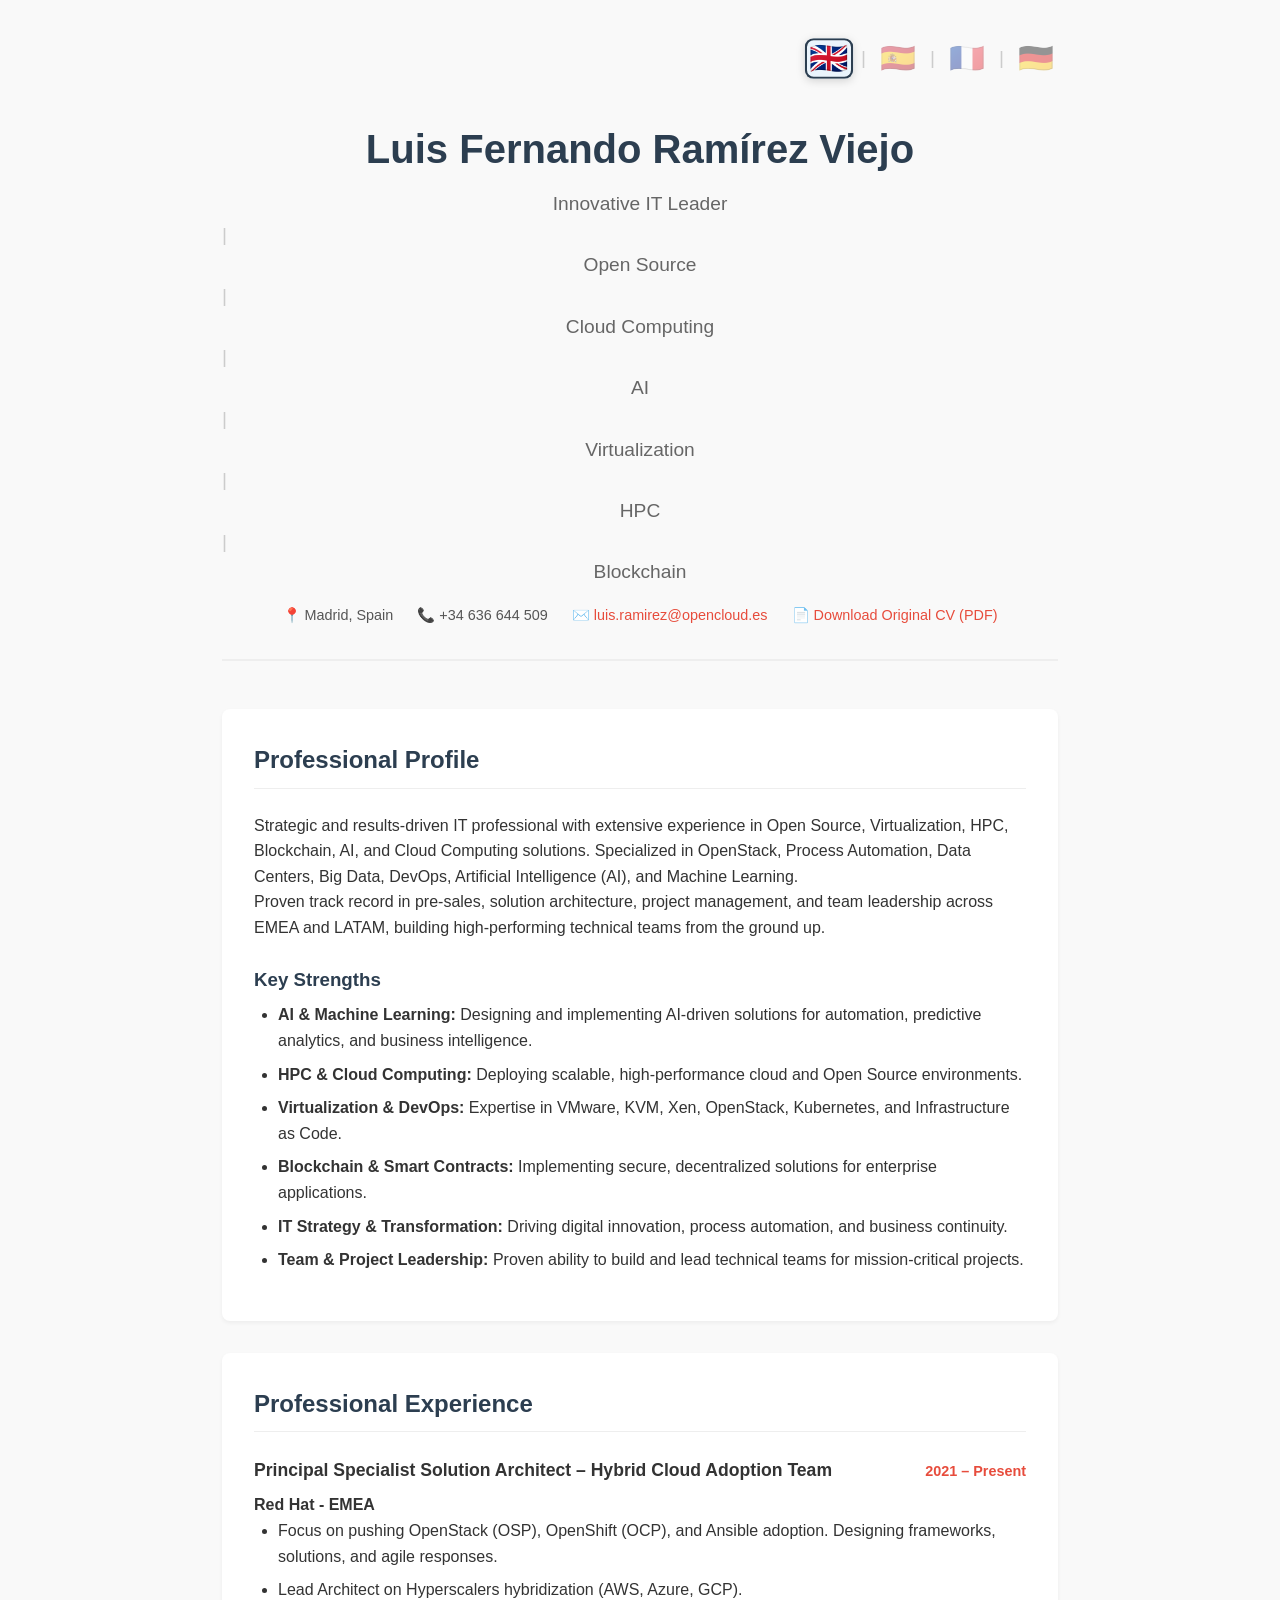
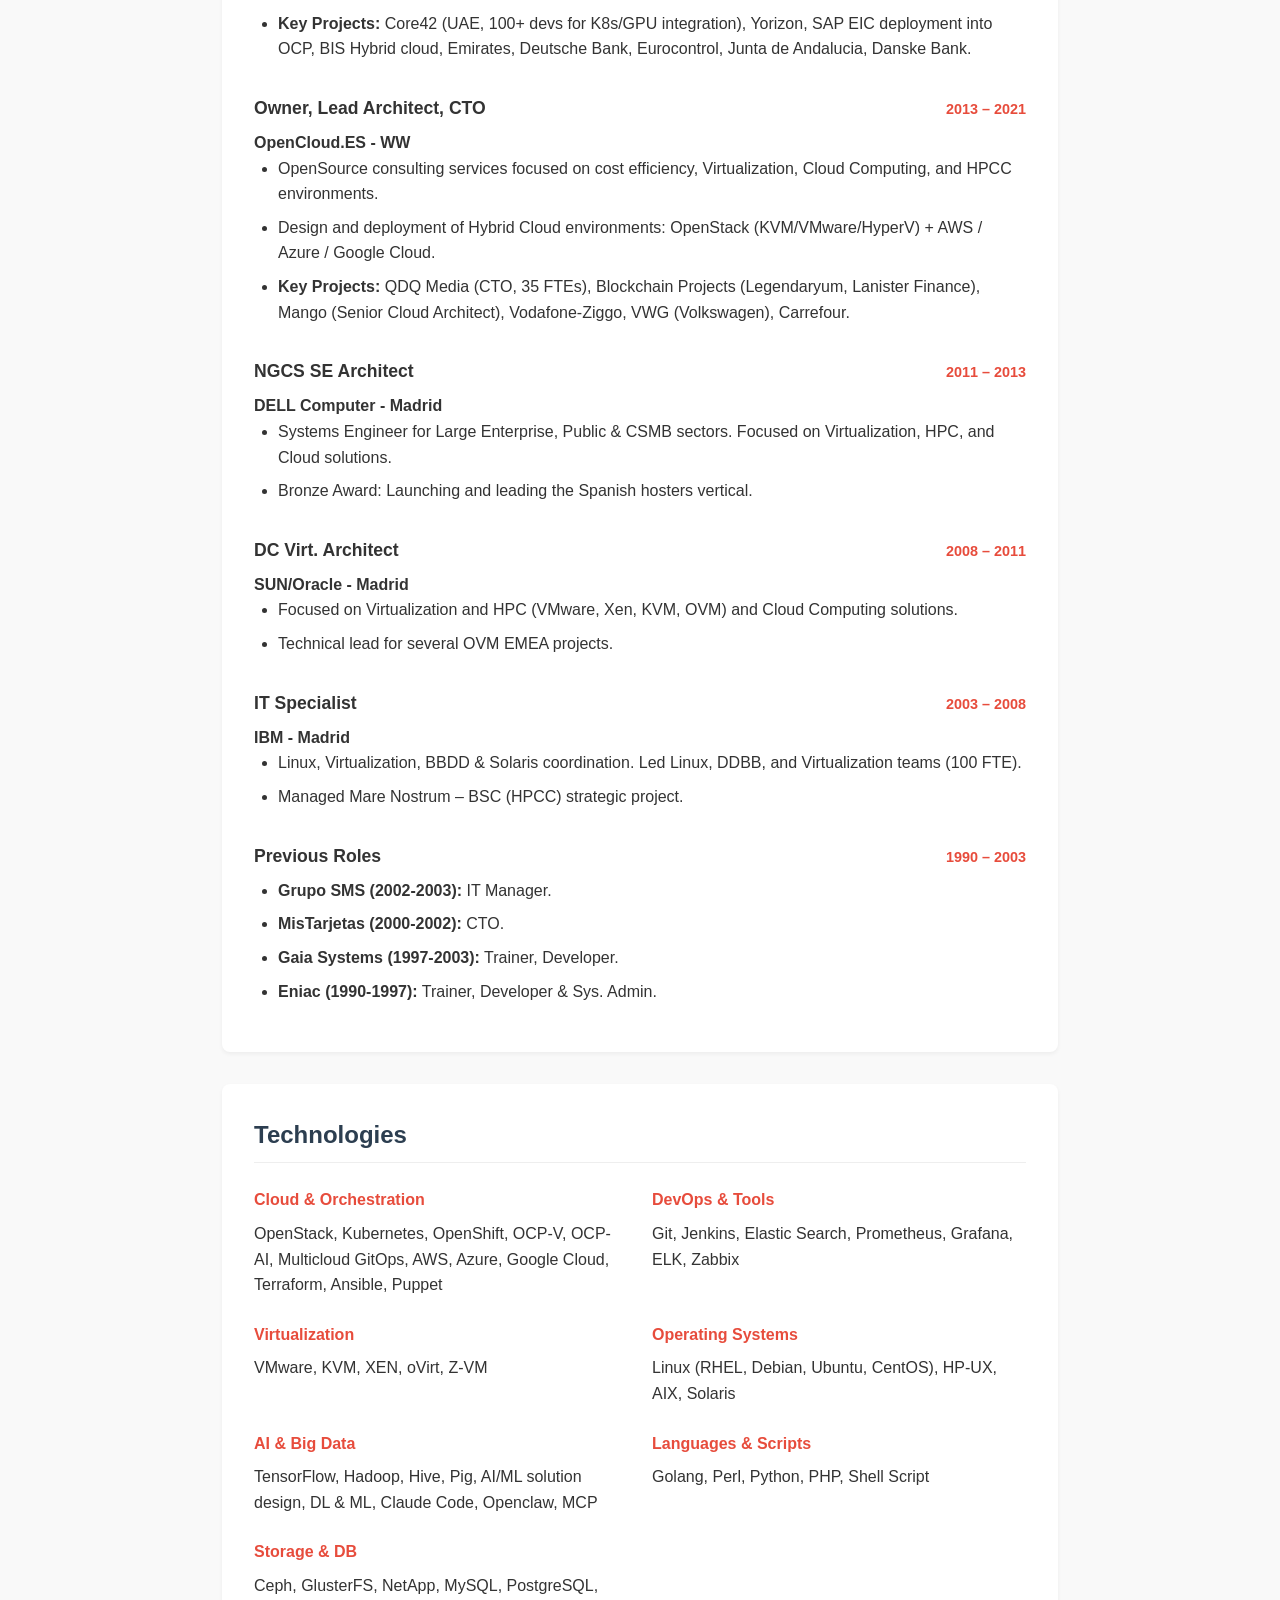
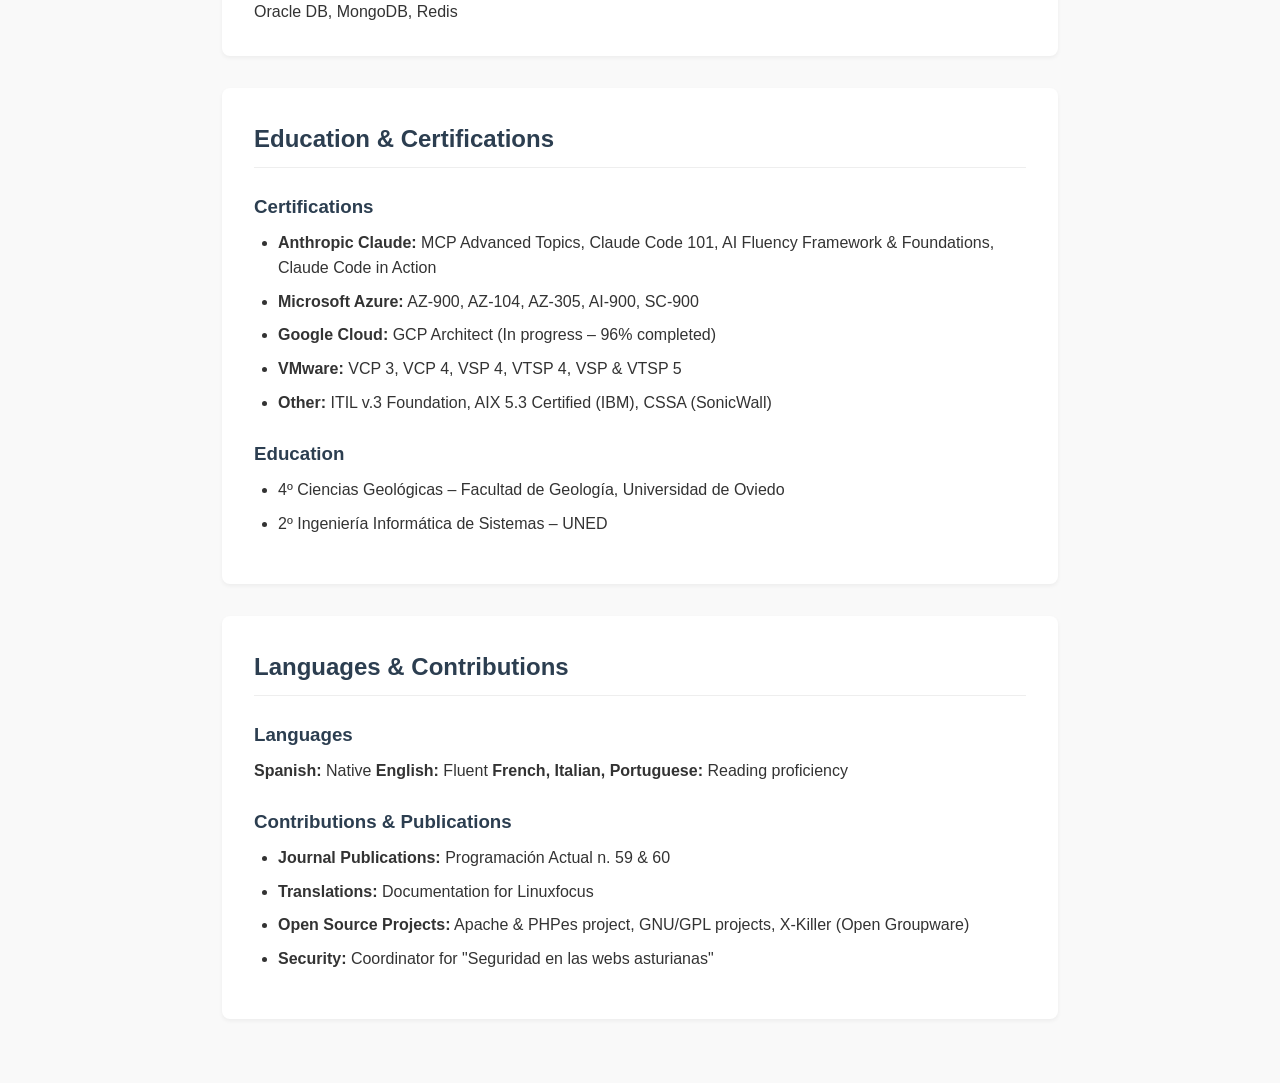
==== index.html @ 39f96dd0 "Initial commit of CV website" ====
<!DOCTYPE html>
<html lang="en">
<head>
    <meta charset="UTF-8">
    <meta name="viewport" content="width=device-width, initial-scale=1.0">
    <title>Luis Fernando Ramírez Viejo - CV</title>
    <link rel="stylesheet" href="style.css">
</head>
<body>
    <div class="container">
        <header>
            <div class="top-bar">
            <div class="lang-flags">
                <a href="index.html" class="active">🇬🇧</a>
                <span class="flag-separator">|</span>
                <a href="index-es.html" class="">🇪🇸</a>
                <span class="flag-separator">|</span>
                <a href="index-fr.html" class="">🇫🇷</a>
                <span class="flag-separator">|</span>
                <a href="index-de.html" class="">🇩🇪</a>
            </div>
        </div>
            <h1>Luis Fernando Ramírez Viejo</h1>
            <h2>Innovative IT Leader <span class="flag-separator">|</span> Open Source <span class="flag-separator">|</span> Cloud Computing <span class="flag-separator">|</span> AI <span class="flag-separator">|</span> Virtualization <span class="flag-separator">|</span> HPC <span class="flag-separator">|</span> Blockchain</h2>
            <div class="contact-info">
                <span>📍 Madrid, Spain</span>
                <span>📞 +34 636 644 509</span>
                <span>✉️ <a href="mailto:luis.ramirez@opencloud.es">luis.ramirez@opencloud.es</a></span>
                <span>📄 <a href="CVE-LRamirez-FY26-0.3-RH.pdf" target="_blank">Download Original CV (PDF)</a></span>
            </div>
        </header>

        <section id="profile">
            <h2>Professional Profile</h2>
            <p>Strategic and results-driven IT professional with extensive experience in Open Source, Virtualization, HPC, Blockchain, AI, and Cloud Computing solutions. Specialized in OpenStack, Process Automation, Data Centers, Big Data, DevOps, Artificial Intelligence (AI), and Machine Learning.</p>
            <p>Proven track record in pre-sales, solution architecture, project management, and team leadership across EMEA and LATAM, building high-performing technical teams from the ground up.</p>
            
            <h3>Key Strengths</h3>
            <ul>
                <li><strong>AI & Machine Learning:</strong> Designing and implementing AI-driven solutions for automation, predictive analytics, and business intelligence.</li>
                <li><strong>HPC & Cloud Computing:</strong> Deploying scalable, high-performance cloud and Open Source environments.</li>
                <li><strong>Virtualization & DevOps:</strong> Expertise in VMware, KVM, Xen, OpenStack, Kubernetes, and Infrastructure as Code.</li>
                <li><strong>Blockchain & Smart Contracts:</strong> Implementing secure, decentralized solutions for enterprise applications.</li>
                <li><strong>IT Strategy & Transformation:</strong> Driving digital innovation, process automation, and business continuity.</li>
                <li><strong>Team & Project Leadership:</strong> Proven ability to build and lead technical teams for mission-critical projects.</li>
            </ul>
        </section>

        <section id="experience">
            <h2>Professional Experience</h2>
            
            <div class="timeline-item">
                <div class="timeline-header">
                    <h4>Principal Specialist Solution Architect – Hybrid Cloud Adoption Team</h4>
                    <span class="timeline-date">2021 – Present</span>
                </div>
                <p><strong>Red Hat - EMEA</strong></p>
                <ul>
                    <li>Focus on pushing OpenStack (OSP), OpenShift (OCP), and Ansible adoption. Designing frameworks, solutions, and agile responses.</li>
                    <li>Lead Architect on Hyperscalers hybridization (AWS, Azure, GCP).</li>
                    <li><strong>Key Projects:</strong> Core42 (UAE, 100+ devs for K8s/GPU integration), Yorizon, SAP EIC deployment into OCP, BIS Hybrid cloud, Emirates, Deutsche Bank, Eurocontrol, Junta de Andalucia, Danske Bank.</li>
                </ul>
            </div>

            <div class="timeline-item">
                <div class="timeline-header">
                    <h4>Owner, Lead Architect, CTO</h4>
                    <span class="timeline-date">2013 – 2021</span>
                </div>
                <p><strong>OpenCloud.ES - WW</strong></p>
                <ul>
                    <li>OpenSource consulting services focused on cost efficiency, Virtualization, Cloud Computing, and HPCC environments.</li>
                    <li>Design and deployment of Hybrid Cloud environments: OpenStack (KVM/VMware/HyperV) + AWS / Azure / Google Cloud.</li>
                    <li><strong>Key Projects:</strong> QDQ Media (CTO, 35 FTEs), Blockchain Projects (Legendaryum, Lanister Finance), Mango (Senior Cloud Architect), Vodafone-Ziggo, VWG (Volkswagen), Carrefour.</li>
                </ul>
            </div>

            <div class="timeline-item">
                <div class="timeline-header">
                    <h4>NGCS SE Architect</h4>
                    <span class="timeline-date">2011 – 2013</span>
                </div>
                <p><strong>DELL Computer - Madrid</strong></p>
                <ul>
                    <li>Systems Engineer for Large Enterprise, Public & CSMB sectors. Focused on Virtualization, HPC, and Cloud solutions.</li>
                    <li>Bronze Award: Launching and leading the Spanish hosters vertical.</li>
                </ul>
            </div>

            <div class="timeline-item">
                <div class="timeline-header">
                    <h4>DC Virt. Architect</h4>
                    <span class="timeline-date">2008 – 2011</span>
                </div>
                <p><strong>SUN/Oracle - Madrid</strong></p>
                <ul>
                    <li>Focused on Virtualization and HPC (VMware, Xen, KVM, OVM) and Cloud Computing solutions.</li>
                    <li>Technical lead for several OVM EMEA projects.</li>
                </ul>
            </div>

            <div class="timeline-item">
                <div class="timeline-header">
                    <h4>IT Specialist</h4>
                    <span class="timeline-date">2003 – 2008</span>
                </div>
                <p><strong>IBM - Madrid</strong></p>
                <ul>
                    <li>Linux, Virtualization, BBDD & Solaris coordination. Led Linux, DDBB, and Virtualization teams (100 FTE).</li>
                    <li>Managed Mare Nostrum – BSC (HPCC) strategic project.</li>
                </ul>
            </div>
            
            <div class="timeline-item">
                <div class="timeline-header">
                    <h4>Previous Roles</h4>
                    <span class="timeline-date">1990 – 2003</span>
                </div>
                <ul>
                    <li><strong>Grupo SMS (2002-2003):</strong> IT Manager.</li>
                    <li><strong>MisTarjetas (2000-2002):</strong> CTO.</li>
                    <li><strong>Gaia Systems (1997-2003):</strong> Trainer, Developer.</li>
                    <li><strong>Eniac (1990-1997):</strong> Trainer, Developer & Sys. Admin.</li>
                </ul>
            </div>
        </section>

        <section id="technologies">
            <h2>Technologies</h2>
            <div class="skills-grid">
                <div class="skill-category">
                    <h4>Cloud & Orchestration</h4>
                    <p>OpenStack, Kubernetes, OpenShift, OCP-V, OCP-AI, Multicloud GitOps, AWS, Azure, Google Cloud, Terraform, Ansible, Puppet</p>
                </div>
                <div class="skill-category">
                    <h4>DevOps & Tools</h4>
                    <p>Git, Jenkins, Elastic Search, Prometheus, Grafana, ELK, Zabbix</p>
                </div>
                <div class="skill-category">
                    <h4>Virtualization</h4>
                    <p>VMware, KVM, XEN, oVirt, Z-VM</p>
                </div>
                <div class="skill-category">
                    <h4>Operating Systems</h4>
                    <p>Linux (RHEL, Debian, Ubuntu, CentOS), HP-UX, AIX, Solaris</p>
                </div>
                <div class="skill-category">
                    <h4>AI & Big Data</h4>
                    <p>TensorFlow, Hadoop, Hive, Pig, AI/ML solution design, DL & ML, Claude Code, Openclaw, MCP</p>
                </div>
                <div class="skill-category">
                    <h4>Languages & Scripts</h4>
                    <p>Golang, Perl, Python, PHP, Shell Script</p>
                </div>
                <div class="skill-category">
                    <h4>Storage & DB</h4>
                    <p>Ceph, GlusterFS, NetApp, MySQL, PostgreSQL, Oracle DB, MongoDB, Redis</p>
                </div>
            </div>
        </section>

        <section id="education">
            <h2>Education & Certifications</h2>
            <h3>Certifications</h3>
            <ul>
                <li><strong>Anthropic Claude:</strong> MCP Advanced Topics, Claude Code 101, AI Fluency Framework & Foundations, Claude Code in Action</li>
                <li><strong>Microsoft Azure:</strong> AZ-900, AZ-104, AZ-305, AI-900, SC-900</li>
                <li><strong>Google Cloud:</strong> GCP Architect (In progress – 96% completed)</li>
                <li><strong>VMware:</strong> VCP 3, VCP 4, VSP 4, VTSP 4, VSP & VTSP 5</li>
                <li><strong>Other:</strong> ITIL v.3 Foundation, AIX 5.3 Certified (IBM), CSSA (SonicWall)</li>
            </ul>
            
            <h3>Education</h3>
            <ul>
                <li>4º Ciencias Geológicas – Facultad de Geología, Universidad de Oviedo</li>
                <li>2º Ingeniería Informática de Sistemas – UNED</li>
            </ul>
        </section>
        
        <section id="other">
            <h2>Languages & Contributions</h2>
            <h3>Languages</h3>
            <p><strong>Spanish:</strong> Native  <strong>English:</strong> Fluent  <strong>French, Italian, Portuguese:</strong> Reading proficiency</p>
            
            <h3>Contributions & Publications</h3>
            <ul>
                <li><strong>Journal Publications:</strong> Programación Actual n. 59 & 60</li>
                <li><strong>Translations:</strong> Documentation for Linuxfocus</li>
                <li><strong>Open Source Projects:</strong> Apache & PHPes project, GNU/GPL projects, X-Killer (Open Groupware)</li>
                <li><strong>Security:</strong> Coordinator for "Seguridad en las webs asturianas"</li>
            </ul>
        </section>
    </div>
</body>
</html>
---- style.css ----
:root {
    --primary-color: #2c3e50;
    --secondary-color: #e74c3c;
    --text-color: #333;
    --bg-color: #f9f9f9;
    --card-bg: #fff;
    --border-color: #eee;
}

* {
    box-sizing: border-box;
    margin: 0;
    padding: 0;
}

body {
    font-family: -apple-system, BlinkMacSystemFont, "Segoe UI", Roboto, Helvetica, Arial, sans-serif;
    line-height: 1.6;
    color: var(--text-color);
    background-color: var(--bg-color);
}

.container {
    max-width: 900px;
    margin: 0 auto;
    padding: 2rem;
}

header {
    text-align: center;
    margin-bottom: 3rem;
    padding-bottom: 2rem;
    border-bottom: 2px solid var(--border-color);
}

header h1 {
    font-size: 2.5rem;
    color: var(--primary-color);
    margin-bottom: 0.5rem;
}

header h2 {
    font-size: 1.2rem;
    color: #666;
    font-weight: 400;
    margin-bottom: 1rem;
}

.contact-info {
    display: flex;
    justify-content: center;
    gap: 1.5rem;
    flex-wrap: wrap;
    font-size: 0.9rem;
    color: #555;
}

.contact-info a {
    color: var(--secondary-color);
    text-decoration: none;
}

.contact-info a:hover {
    text-decoration: underline;
}

section {
    background: var(--card-bg);
    padding: 2rem;
    margin-bottom: 2rem;
    border-radius: 8px;
    box-shadow: 0 2px 4px rgba(0,0,0,0.05);
}

section h2 {
    color: var(--primary-color);
    margin-bottom: 1.5rem;
    font-size: 1.5rem;
    border-bottom: 1px solid var(--border-color);
    padding-bottom: 0.5rem;
}

h3 {
    color: var(--primary-color);
    margin: 1.5rem 0 0.5rem 0;
}

.timeline-item {
    margin-bottom: 2rem;
}

.timeline-item:last-child {
    margin-bottom: 0;
}

.timeline-header {
    display: flex;
    justify-content: space-between;
    align-items: baseline;
    margin-bottom: 0.5rem;
}

.timeline-header h4 {
    font-size: 1.1rem;
    color: var(--text-color);
}

.timeline-date {
    font-size: 0.9rem;
    color: var(--secondary-color);
    font-weight: 600;
}

ul {
    padding-left: 1.5rem;
    margin-bottom: 1rem;
}

li {
    margin-bottom: 0.5rem;
}

.skills-grid {
    display: grid;
    grid-template-columns: repeat(auto-fill, minmax(250px, 1fr));
    gap: 1.5rem;
}

.skill-category h4 {
    margin-bottom: 0.5rem;
    color: var(--secondary-color);
}

@media (max-width: 600px) {
    .container {
        padding: 1rem;
    }
    
    .timeline-header {
        flex-direction: column;
    }
    
    .timeline-date {
        margin-top: 0.2rem;
    }
}

.top-bar {
    display: flex;
    justify-content: flex-end;
    align-items: center;
    margin-bottom: 2rem;
    padding: 0.5rem 0;
}

.lang-flags {
    display: flex;
    gap: 10px;
    align-items: center;
}

.flag-separator {
    color: #ccc;
    font-size: 1.2rem;
    user-select: none;
    display: flex;
    align-items: center;
}

.lang-flags a, .lang-flags button {
    text-decoration: none;
    font-size: 1.8rem;
    opacity: 0.4;
    transition: all 0.2s ease;
    cursor: pointer;
    background: none;
    border: none;
    padding: 4px;
    line-height: 1;
    border-radius: 8px;
}

.lang-flags a:hover, .lang-flags button:hover {
    transform: scale(1.1);
    opacity: 0.8;
    background: #f0f0f0;
}

.lang-flags a.active, .lang-flags button.active {
    opacity: 1;
    transform: scale(1.1);
    background: #eaf4fc;
    box-shadow: inset 0 0 0 2px var(--primary-color);
    filter: drop-shadow(0px 2px 4px rgba(0,0,0,0.15));
}
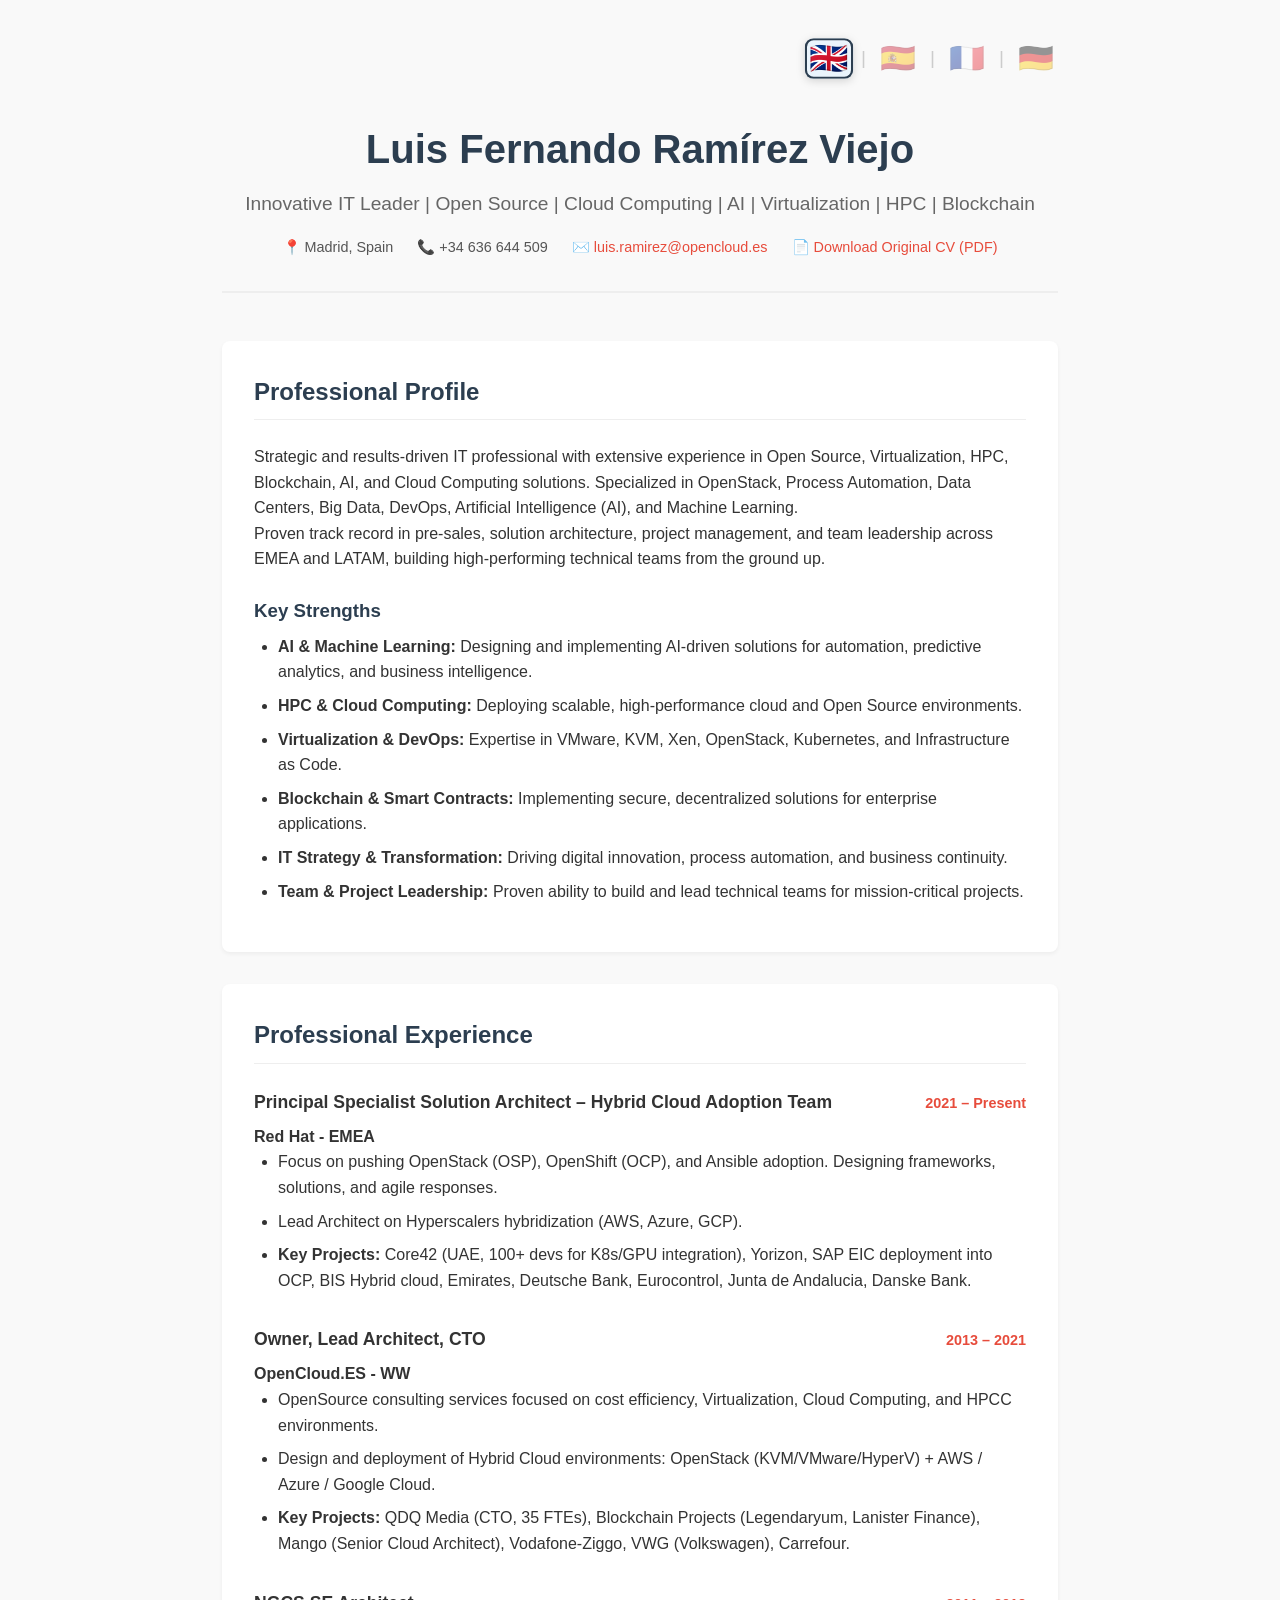
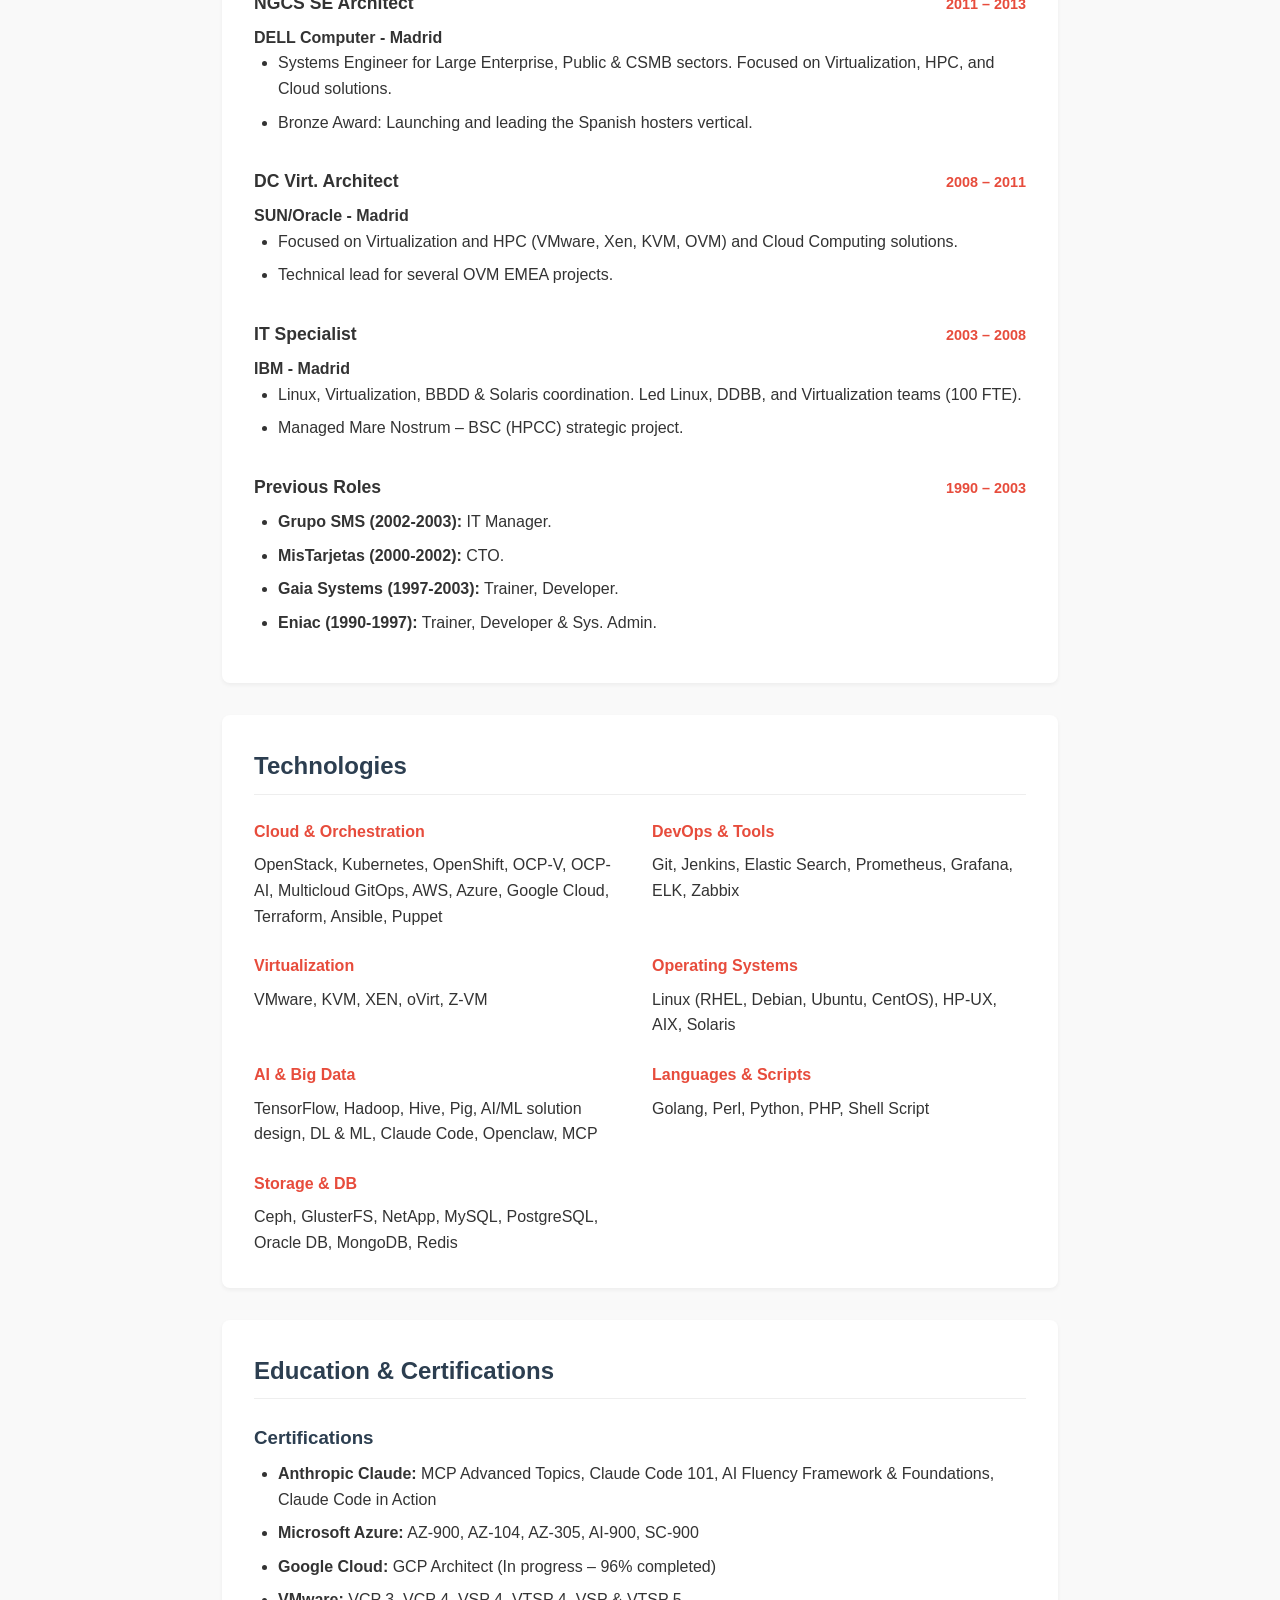
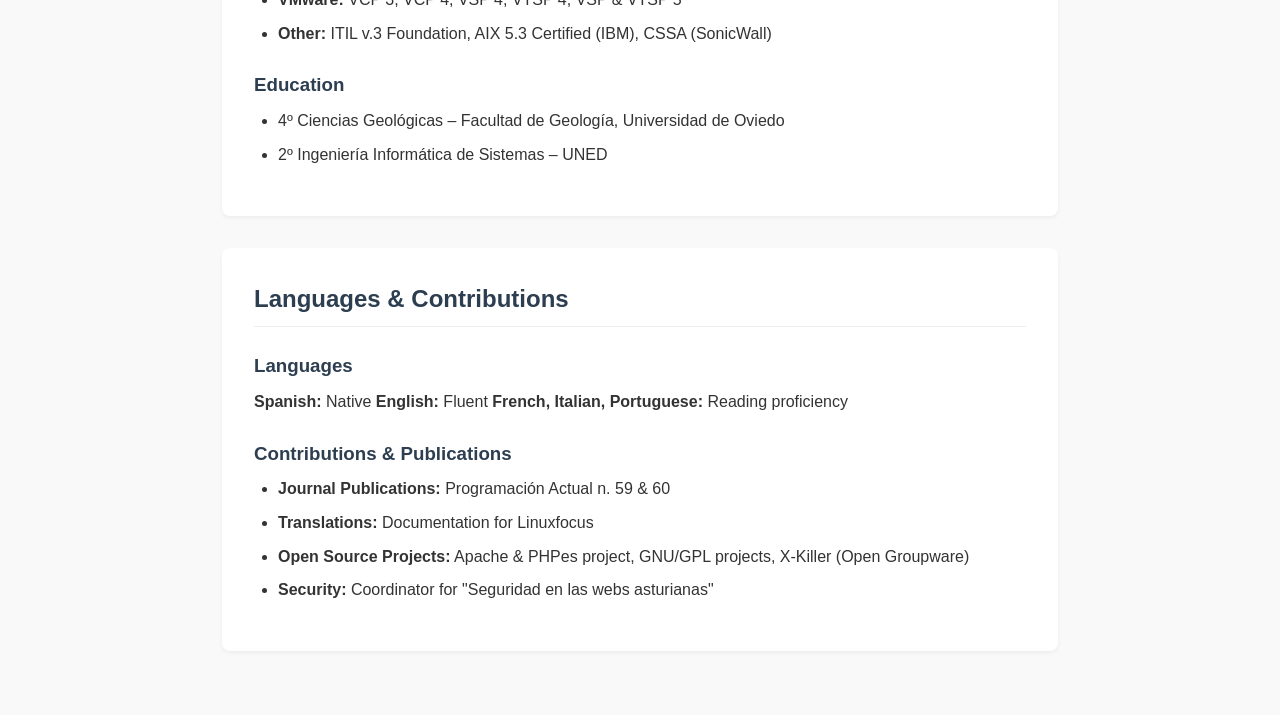
==== commit b44a2b62: "update separators" ====
--- a/index.html
+++ b/index.html
@@ -21,7 +21,7 @@
             </div>
         </div>
             <h1>Luis Fernando Ramírez Viejo</h1>
-            <h2>Innovative IT Leader <span class="flag-separator">|</span> Open Source <span class="flag-separator">|</span> Cloud Computing <span class="flag-separator">|</span> AI <span class="flag-separator">|</span> Virtualization <span class="flag-separator">|</span> HPC <span class="flag-separator">|</span> Blockchain</h2>
+            <h2>Innovative IT Leader | Open Source | Cloud Computing | AI | Virtualization | HPC | Blockchain</h2>
             <div class="contact-info">
                 <span>📍 Madrid, Spain</span>
                 <span>📞 +34 636 644 509</span>
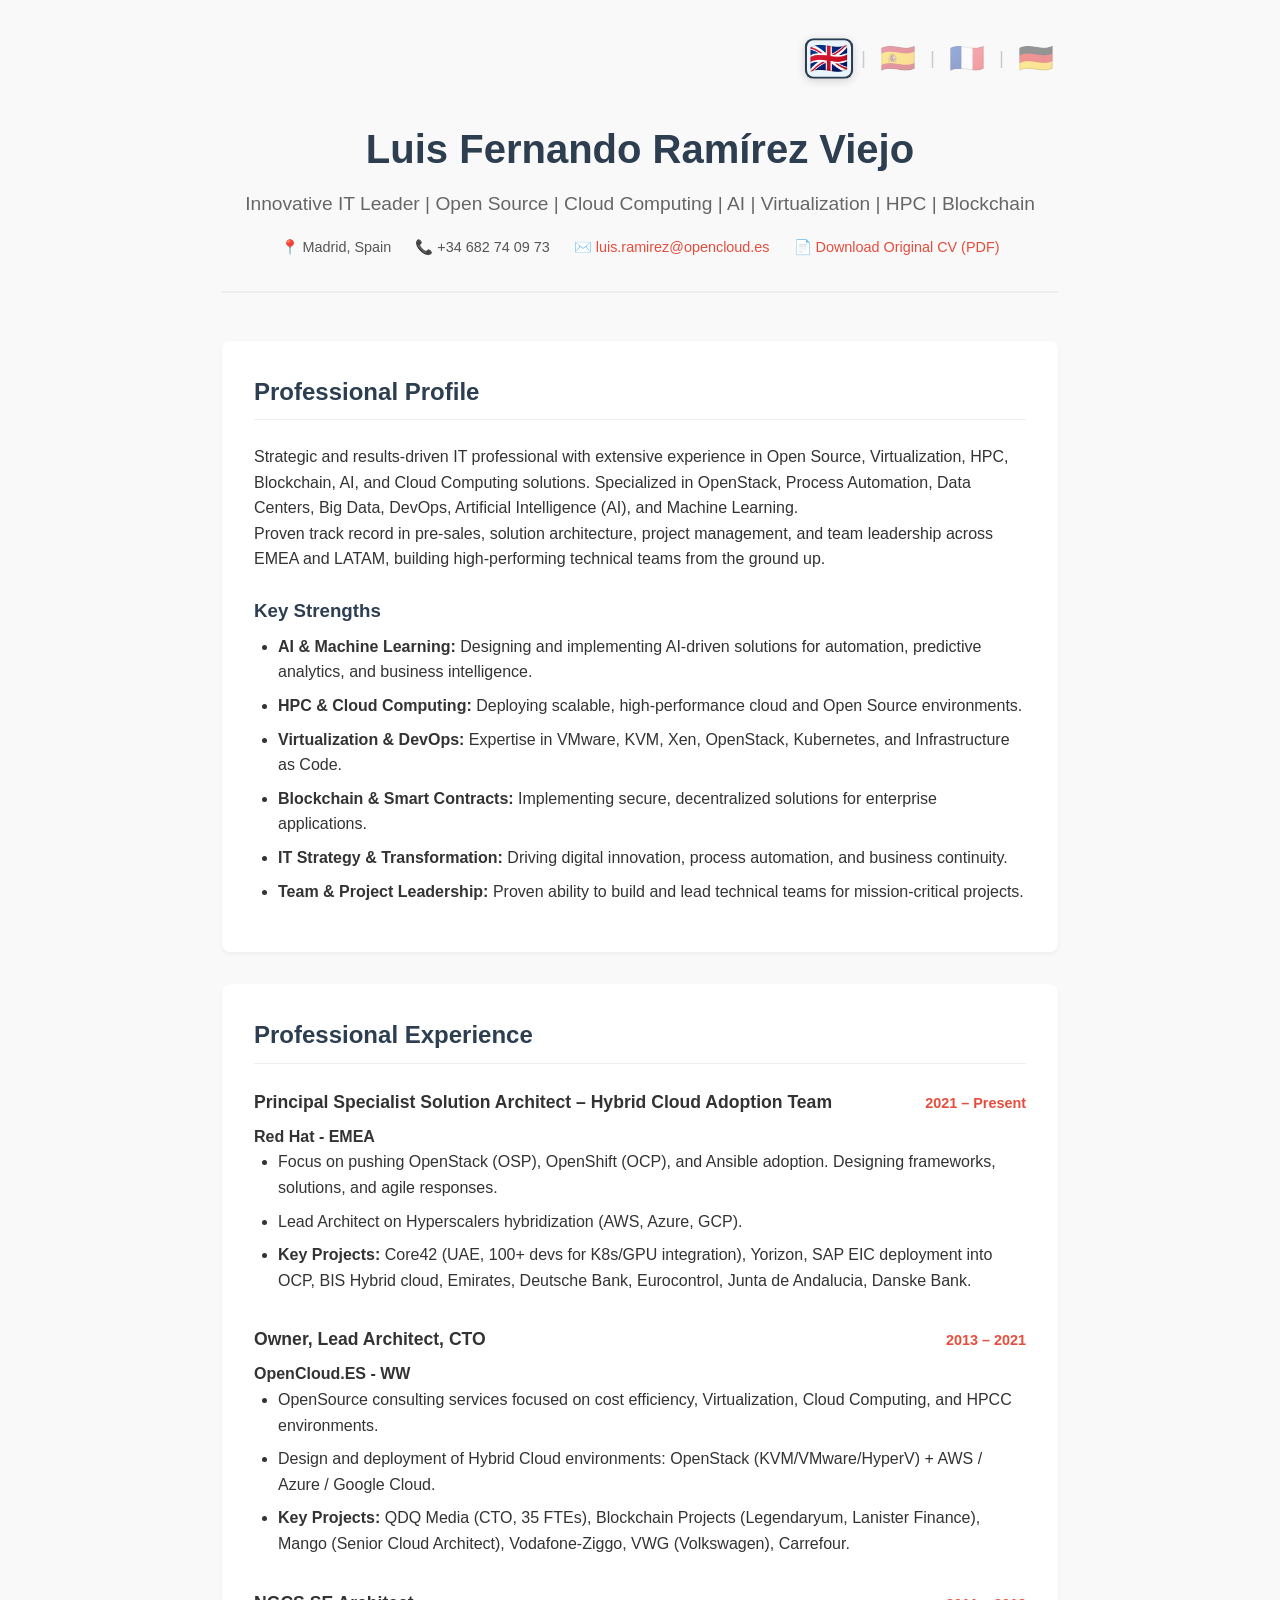
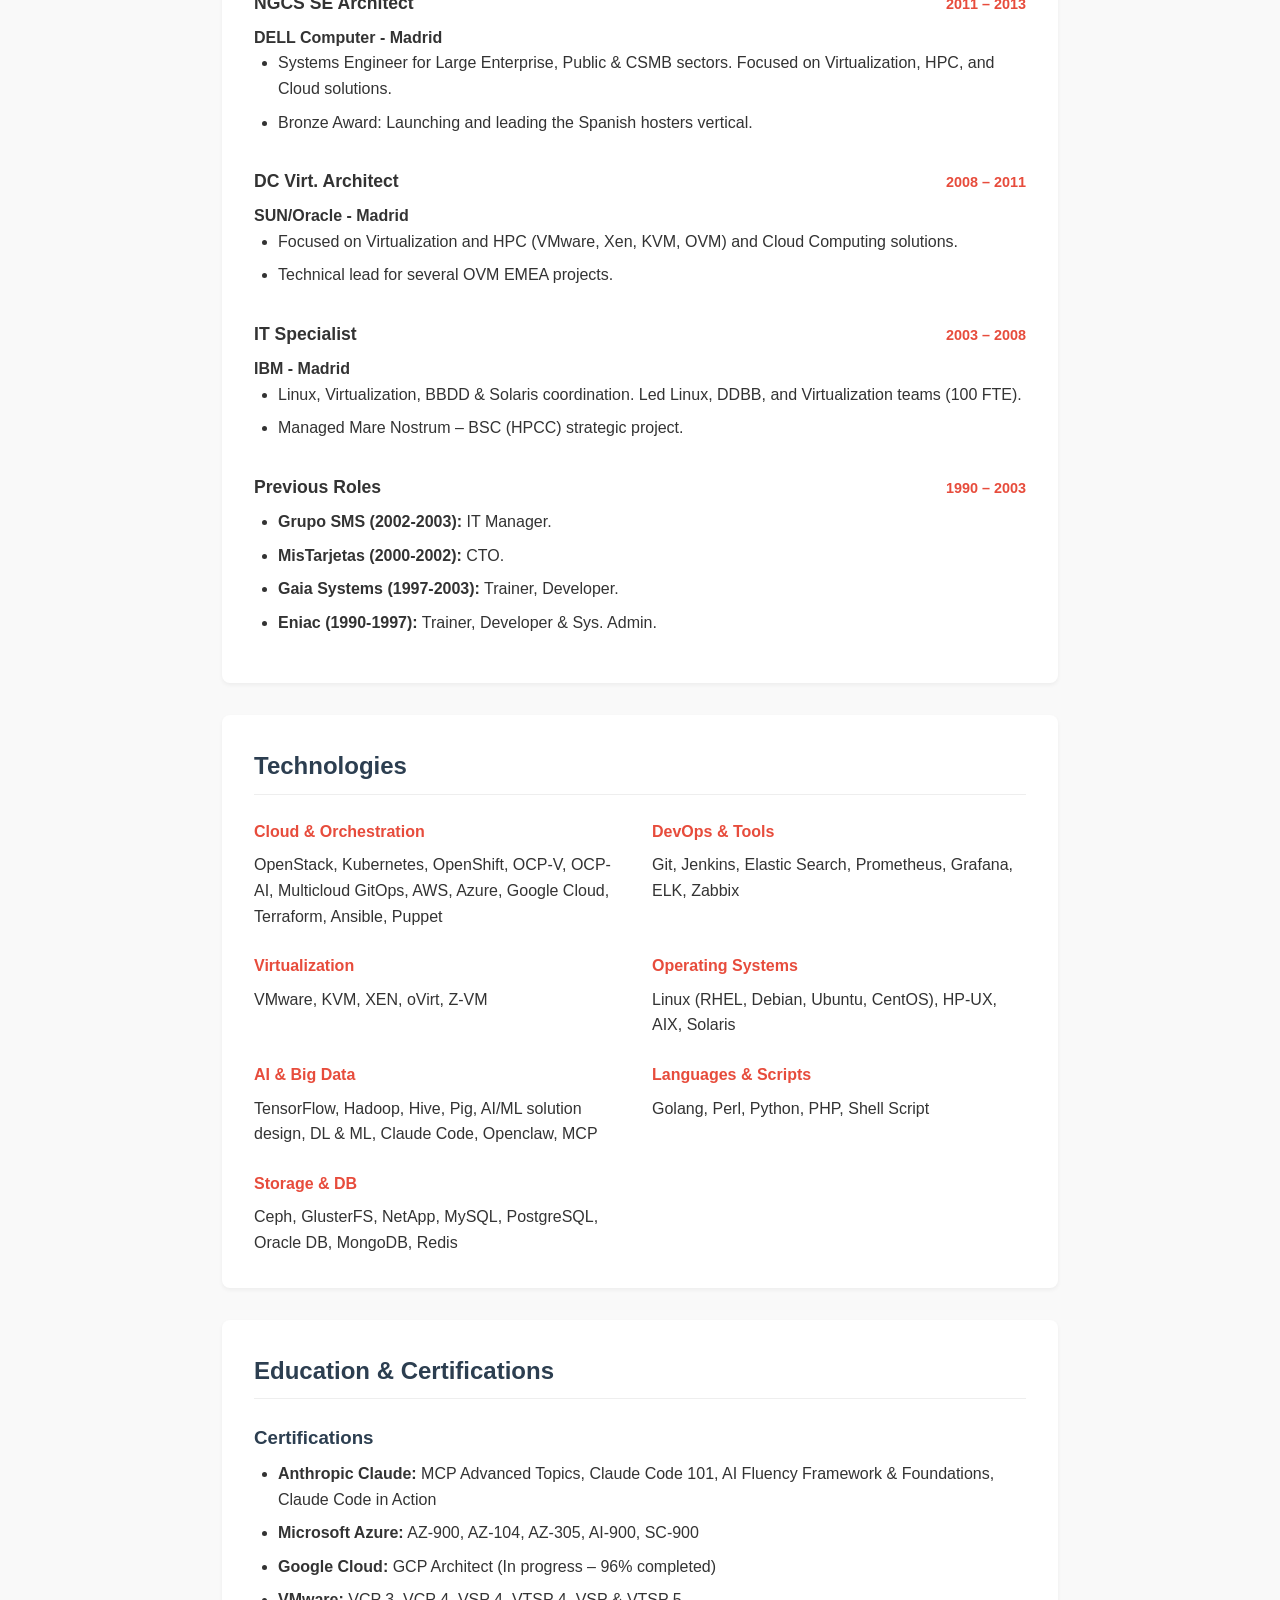
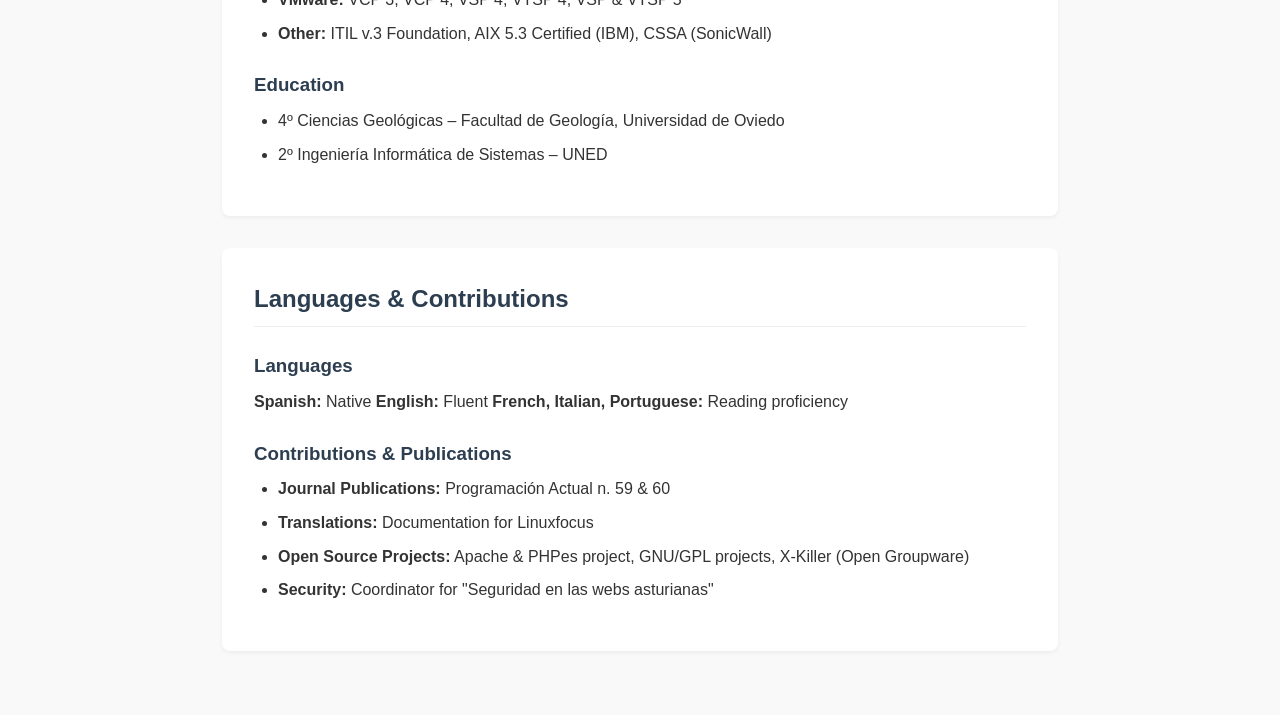
==== commit 858717d4: "Update index.html" ====
--- a/index.html
+++ b/index.html
@@ -24,7 +24,7 @@
             <h2>Innovative IT Leader | Open Source | Cloud Computing | AI | Virtualization | HPC | Blockchain</h2>
             <div class="contact-info">
                 <span>📍 Madrid, Spain</span>
-                <span>📞 +34 636 644 509</span>
+                <span>📞 +34 682 74 09 73</span>
                 <span>✉️ <a href="mailto:luis.ramirez@opencloud.es">luis.ramirez@opencloud.es</a></span>
                 <span>📄 <a href="CVE-LRamirez-FY26-0.3-RH.pdf" target="_blank">Download Original CV (PDF)</a></span>
             </div>
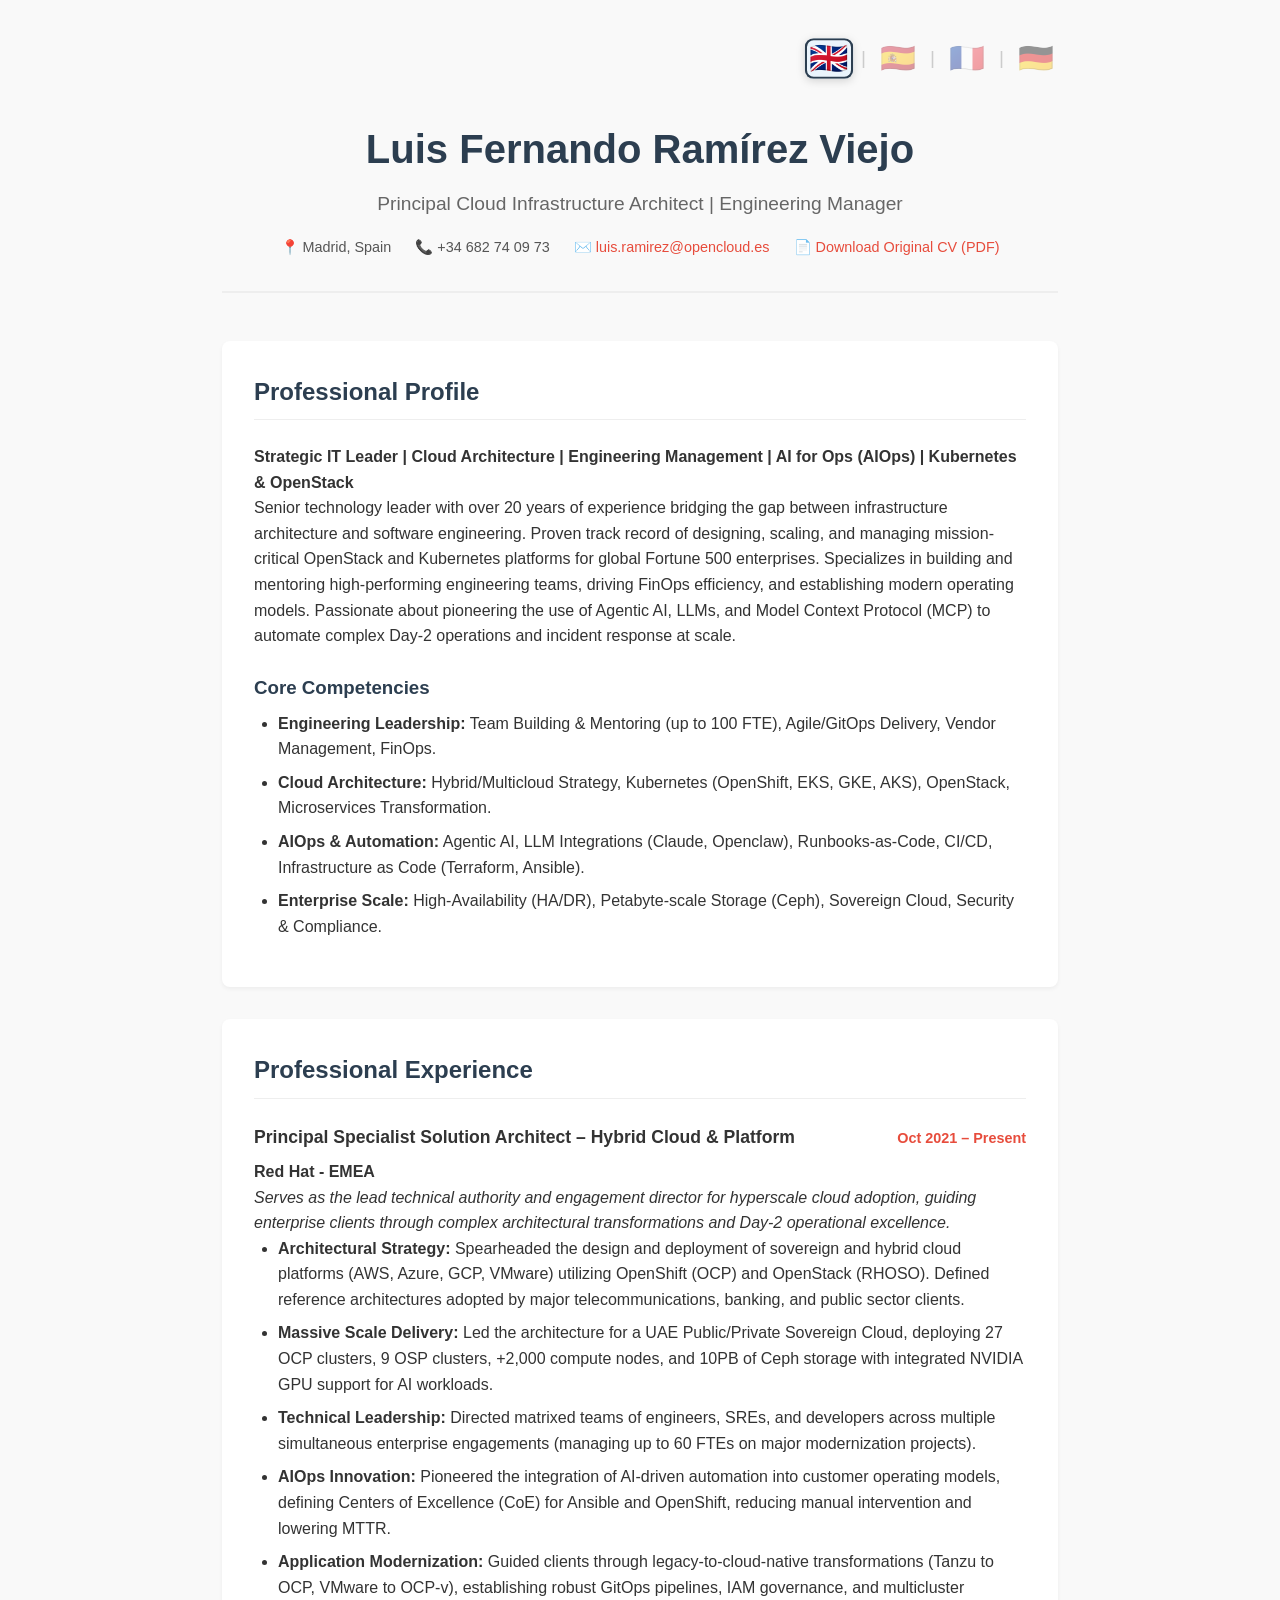
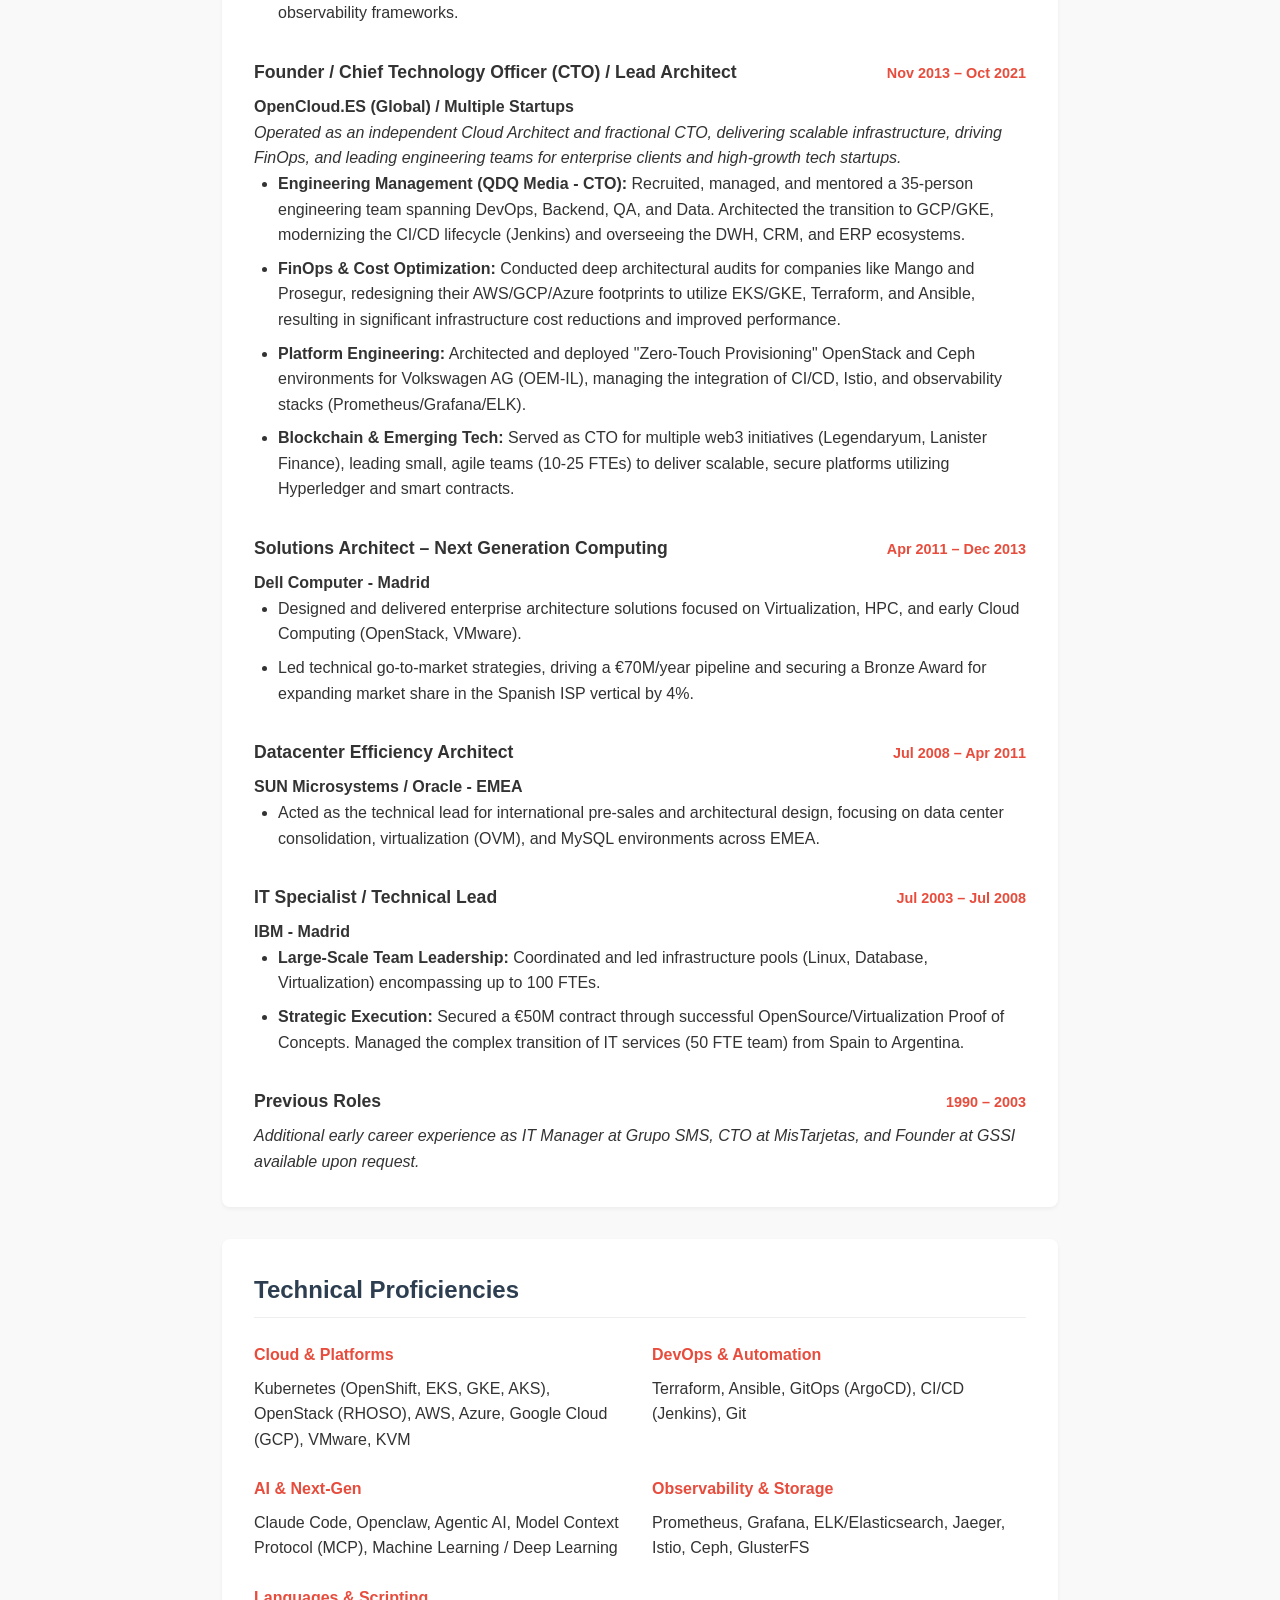
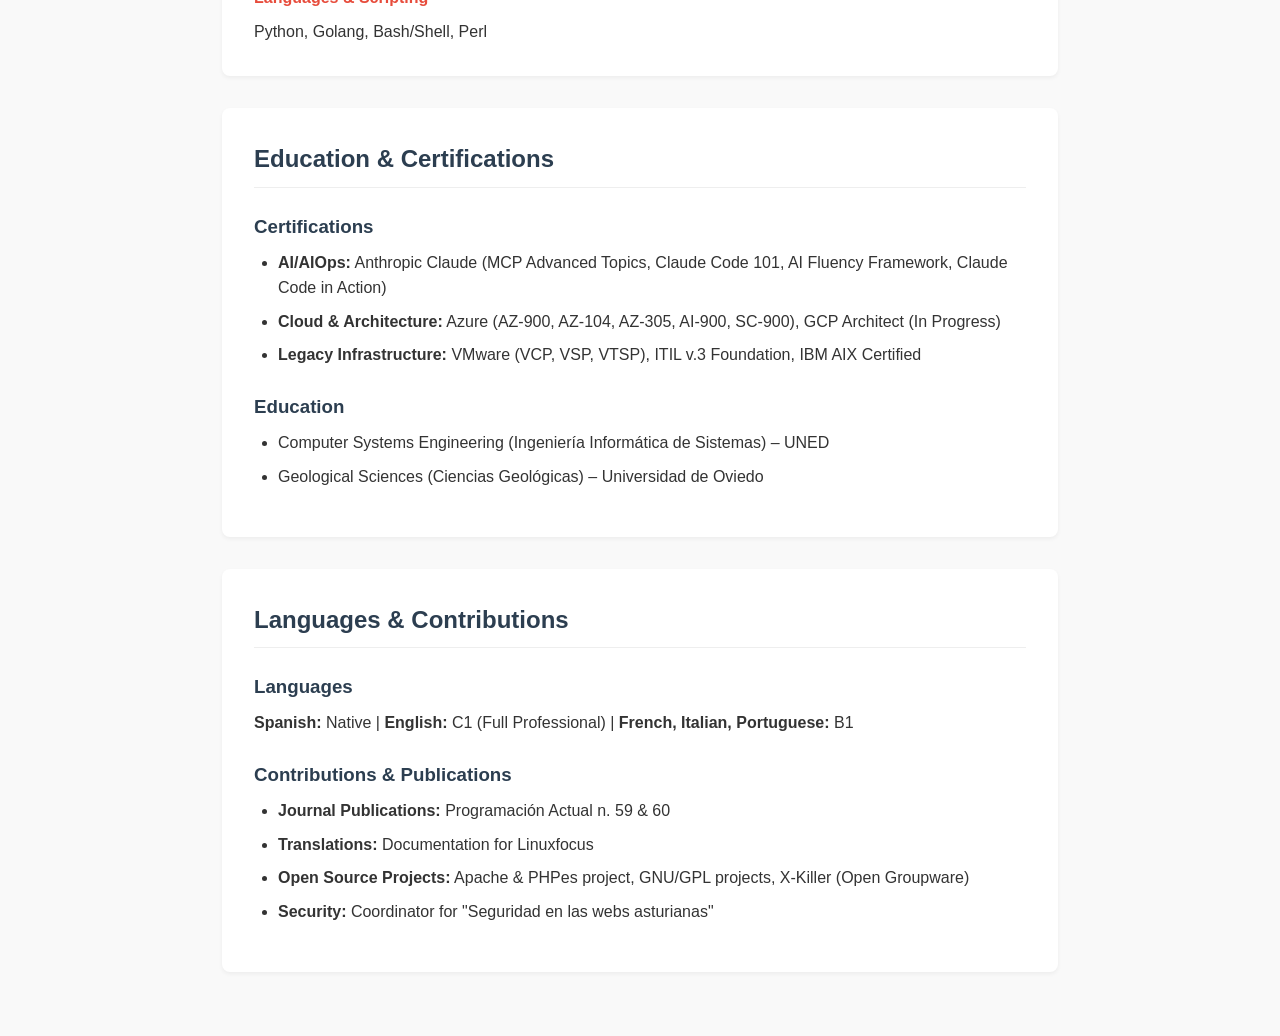
==== commit 028b8517: "Update CV narrative for Principal Architect / Engineering Manager roles" ====
--- a/index.html
+++ b/index.html
@@ -3,7 +3,7 @@
 <head>
     <meta charset="UTF-8">
     <meta name="viewport" content="width=device-width, initial-scale=1.0">
-    <title>Luis Fernando Ramírez Viejo - CV</title>
+    <title>Luis Fernando Ramírez Viejo - Principal Cloud Infrastructure Architect | Engineering Manager</title>
     <link rel="stylesheet" href="style.css">
 </head>
 <body>
@@ -21,28 +21,26 @@
             </div>
         </div>
             <h1>Luis Fernando Ramírez Viejo</h1>
-            <h2>Innovative IT Leader | Open Source | Cloud Computing | AI | Virtualization | HPC | Blockchain</h2>
+            <h2>Principal Cloud Infrastructure Architect | Engineering Manager</h2>
             <div class="contact-info">
                 <span>📍 Madrid, Spain</span>
                 <span>📞 +34 682 74 09 73</span>
                 <span>✉️ <a href="mailto:luis.ramirez@opencloud.es">luis.ramirez@opencloud.es</a></span>
-                <span>📄 <a href="CVE-LRamirez-FY26-0.3-RH.pdf" target="_blank">Download Original CV (PDF)</a></span>
+                <span>📄 <a href="CVE-LRamirez-FY26-0.4-RH.pdf" target="_blank">Download Original CV (PDF)</a></span>
             </div>
         </header>
 
         <section id="profile">
             <h2>Professional Profile</h2>
-            <p>Strategic and results-driven IT professional with extensive experience in Open Source, Virtualization, HPC, Blockchain, AI, and Cloud Computing solutions. Specialized in OpenStack, Process Automation, Data Centers, Big Data, DevOps, Artificial Intelligence (AI), and Machine Learning.</p>
-            <p>Proven track record in pre-sales, solution architecture, project management, and team leadership across EMEA and LATAM, building high-performing technical teams from the ground up.</p>
+            <p><strong>Strategic IT Leader | Cloud Architecture | Engineering Management | AI for Ops (AIOps) | Kubernetes & OpenStack</strong></p>
+            <p>Senior technology leader with over 20 years of experience bridging the gap between infrastructure architecture and software engineering. Proven track record of designing, scaling, and managing mission-critical OpenStack and Kubernetes platforms for global Fortune 500 enterprises. Specializes in building and mentoring high-performing engineering teams, driving FinOps efficiency, and establishing modern operating models. Passionate about pioneering the use of Agentic AI, LLMs, and Model Context Protocol (MCP) to automate complex Day-2 operations and incident response at scale.</p>
             
-            <h3>Key Strengths</h3>
+            <h3>Core Competencies</h3>
             <ul>
-                <li><strong>AI & Machine Learning:</strong> Designing and implementing AI-driven solutions for automation, predictive analytics, and business intelligence.</li>
-                <li><strong>HPC & Cloud Computing:</strong> Deploying scalable, high-performance cloud and Open Source environments.</li>
-                <li><strong>Virtualization & DevOps:</strong> Expertise in VMware, KVM, Xen, OpenStack, Kubernetes, and Infrastructure as Code.</li>
-                <li><strong>Blockchain & Smart Contracts:</strong> Implementing secure, decentralized solutions for enterprise applications.</li>
-                <li><strong>IT Strategy & Transformation:</strong> Driving digital innovation, process automation, and business continuity.</li>
-                <li><strong>Team & Project Leadership:</strong> Proven ability to build and lead technical teams for mission-critical projects.</li>
+                <li><strong>Engineering Leadership:</strong> Team Building & Mentoring (up to 100 FTE), Agile/GitOps Delivery, Vendor Management, FinOps.</li>
+                <li><strong>Cloud Architecture:</strong> Hybrid/Multicloud Strategy, Kubernetes (OpenShift, EKS, GKE, AKS), OpenStack, Microservices Transformation.</li>
+                <li><strong>AIOps & Automation:</strong> Agentic AI, LLM Integrations (Claude, Openclaw), Runbooks-as-Code, CI/CD, Infrastructure as Code (Terraform, Ansible).</li>
+                <li><strong>Enterprise Scale:</strong> High-Availability (HA/DR), Petabyte-scale Storage (Ceph), Sovereign Cloud, Security & Compliance.</li>
             </ul>
         </section>
 
@@ -51,63 +49,67 @@
             
             <div class="timeline-item">
                 <div class="timeline-header">
-                    <h4>Principal Specialist Solution Architect – Hybrid Cloud Adoption Team</h4>
-                    <span class="timeline-date">2021 – Present</span>
+                    <h4>Principal Specialist Solution Architect – Hybrid Cloud & Platform</h4>
+                    <span class="timeline-date">Oct 2021 – Present</span>
                 </div>
                 <p><strong>Red Hat - EMEA</strong></p>
+                <p><em>Serves as the lead technical authority and engagement director for hyperscale cloud adoption, guiding enterprise clients through complex architectural transformations and Day-2 operational excellence.</em></p>
                 <ul>
-                    <li>Focus on pushing OpenStack (OSP), OpenShift (OCP), and Ansible adoption. Designing frameworks, solutions, and agile responses.</li>
-                    <li>Lead Architect on Hyperscalers hybridization (AWS, Azure, GCP).</li>
-                    <li><strong>Key Projects:</strong> Core42 (UAE, 100+ devs for K8s/GPU integration), Yorizon, SAP EIC deployment into OCP, BIS Hybrid cloud, Emirates, Deutsche Bank, Eurocontrol, Junta de Andalucia, Danske Bank.</li>
+                    <li><strong>Architectural Strategy:</strong> Spearheaded the design and deployment of sovereign and hybrid cloud platforms (AWS, Azure, GCP, VMware) utilizing OpenShift (OCP) and OpenStack (RHOSO). Defined reference architectures adopted by major telecommunications, banking, and public sector clients.</li>
+                    <li><strong>Massive Scale Delivery:</strong> Led the architecture for a UAE Public/Private Sovereign Cloud, deploying 27 OCP clusters, 9 OSP clusters, +2,000 compute nodes, and 10PB of Ceph storage with integrated NVIDIA GPU support for AI workloads.</li>
+                    <li><strong>Technical Leadership:</strong> Directed matrixed teams of engineers, SREs, and developers across multiple simultaneous enterprise engagements (managing up to 60 FTEs on major modernization projects).</li>
+                    <li><strong>AIOps Innovation:</strong> Pioneered the integration of AI-driven automation into customer operating models, defining Centers of Excellence (CoE) for Ansible and OpenShift, reducing manual intervention and lowering MTTR.</li>
+                    <li><strong>Application Modernization:</strong> Guided clients through legacy-to-cloud-native transformations (Tanzu to OCP, VMware to OCP-v), establishing robust GitOps pipelines, IAM governance, and multicluster observability frameworks.</li>
                 </ul>
             </div>
 
             <div class="timeline-item">
                 <div class="timeline-header">
-                    <h4>Owner, Lead Architect, CTO</h4>
-                    <span class="timeline-date">2013 – 2021</span>
+                    <h4>Founder / Chief Technology Officer (CTO) / Lead Architect</h4>
+                    <span class="timeline-date">Nov 2013 – Oct 2021</span>
                 </div>
-                <p><strong>OpenCloud.ES - WW</strong></p>
+                <p><strong>OpenCloud.ES (Global) / Multiple Startups</strong></p>
+                <p><em>Operated as an independent Cloud Architect and fractional CTO, delivering scalable infrastructure, driving FinOps, and leading engineering teams for enterprise clients and high-growth tech startups.</em></p>
                 <ul>
-                    <li>OpenSource consulting services focused on cost efficiency, Virtualization, Cloud Computing, and HPCC environments.</li>
-                    <li>Design and deployment of Hybrid Cloud environments: OpenStack (KVM/VMware/HyperV) + AWS / Azure / Google Cloud.</li>
-                    <li><strong>Key Projects:</strong> QDQ Media (CTO, 35 FTEs), Blockchain Projects (Legendaryum, Lanister Finance), Mango (Senior Cloud Architect), Vodafone-Ziggo, VWG (Volkswagen), Carrefour.</li>
+                    <li><strong>Engineering Management (QDQ Media - CTO):</strong> Recruited, managed, and mentored a 35-person engineering team spanning DevOps, Backend, QA, and Data. Architected the transition to GCP/GKE, modernizing the CI/CD lifecycle (Jenkins) and overseeing the DWH, CRM, and ERP ecosystems.</li>
+                    <li><strong>FinOps & Cost Optimization:</strong> Conducted deep architectural audits for companies like Mango and Prosegur, redesigning their AWS/GCP/Azure footprints to utilize EKS/GKE, Terraform, and Ansible, resulting in significant infrastructure cost reductions and improved performance.</li>
+                    <li><strong>Platform Engineering:</strong> Architected and deployed "Zero-Touch Provisioning" OpenStack and Ceph environments for Volkswagen AG (OEM-IL), managing the integration of CI/CD, Istio, and observability stacks (Prometheus/Grafana/ELK).</li>
+                    <li><strong>Blockchain & Emerging Tech:</strong> Served as CTO for multiple web3 initiatives (Legendaryum, Lanister Finance), leading small, agile teams (10-25 FTEs) to deliver scalable, secure platforms utilizing Hyperledger and smart contracts.</li>
                 </ul>
             </div>
 
             <div class="timeline-item">
                 <div class="timeline-header">
-                    <h4>NGCS SE Architect</h4>
-                    <span class="timeline-date">2011 – 2013</span>
+                    <h4>Solutions Architect – Next Generation Computing</h4>
+                    <span class="timeline-date">Apr 2011 – Dec 2013</span>
                 </div>
-                <p><strong>DELL Computer - Madrid</strong></p>
+                <p><strong>Dell Computer - Madrid</strong></p>
                 <ul>
-                    <li>Systems Engineer for Large Enterprise, Public & CSMB sectors. Focused on Virtualization, HPC, and Cloud solutions.</li>
-                    <li>Bronze Award: Launching and leading the Spanish hosters vertical.</li>
+                    <li>Designed and delivered enterprise architecture solutions focused on Virtualization, HPC, and early Cloud Computing (OpenStack, VMware).</li>
+                    <li>Led technical go-to-market strategies, driving a €70M/year pipeline and securing a Bronze Award for expanding market share in the Spanish ISP vertical by 4%.</li>
                 </ul>
             </div>
 
             <div class="timeline-item">
                 <div class="timeline-header">
-                    <h4>DC Virt. Architect</h4>
-                    <span class="timeline-date">2008 – 2011</span>
+                    <h4>Datacenter Efficiency Architect</h4>
+                    <span class="timeline-date">Jul 2008 – Apr 2011</span>
                 </div>
-                <p><strong>SUN/Oracle - Madrid</strong></p>
+                <p><strong>SUN Microsystems / Oracle - EMEA</strong></p>
                 <ul>
-                    <li>Focused on Virtualization and HPC (VMware, Xen, KVM, OVM) and Cloud Computing solutions.</li>
-                    <li>Technical lead for several OVM EMEA projects.</li>
+                    <li>Acted as the technical lead for international pre-sales and architectural design, focusing on data center consolidation, virtualization (OVM), and MySQL environments across EMEA.</li>
                 </ul>
             </div>
 
             <div class="timeline-item">
                 <div class="timeline-header">
-                    <h4>IT Specialist</h4>
-                    <span class="timeline-date">2003 – 2008</span>
+                    <h4>IT Specialist / Technical Lead</h4>
+                    <span class="timeline-date">Jul 2003 – Jul 2008</span>
                 </div>
                 <p><strong>IBM - Madrid</strong></p>
                 <ul>
-                    <li>Linux, Virtualization, BBDD & Solaris coordination. Led Linux, DDBB, and Virtualization teams (100 FTE).</li>
-                    <li>Managed Mare Nostrum – BSC (HPCC) strategic project.</li>
+                    <li><strong>Large-Scale Team Leadership:</strong> Coordinated and led infrastructure pools (Linux, Database, Virtualization) encompassing up to 100 FTEs.</li>
+                    <li><strong>Strategic Execution:</strong> Secured a €50M contract through successful OpenSource/Virtualization Proof of Concepts. Managed the complex transition of IT services (50 FTE team) from Spain to Argentina.</li>
                 </ul>
             </div>
             
@@ -116,45 +118,32 @@
                     <h4>Previous Roles</h4>
                     <span class="timeline-date">1990 – 2003</span>
                 </div>
-                <ul>
-                    <li><strong>Grupo SMS (2002-2003):</strong> IT Manager.</li>
-                    <li><strong>MisTarjetas (2000-2002):</strong> CTO.</li>
-                    <li><strong>Gaia Systems (1997-2003):</strong> Trainer, Developer.</li>
-                    <li><strong>Eniac (1990-1997):</strong> Trainer, Developer & Sys. Admin.</li>
-                </ul>
+                <p><em>Additional early career experience as IT Manager at Grupo SMS, CTO at MisTarjetas, and Founder at GSSI available upon request.</em></p>
             </div>
         </section>
 
         <section id="technologies">
-            <h2>Technologies</h2>
+            <h2>Technical Proficiencies</h2>
             <div class="skills-grid">
                 <div class="skill-category">
-                    <h4>Cloud & Orchestration</h4>
-                    <p>OpenStack, Kubernetes, OpenShift, OCP-V, OCP-AI, Multicloud GitOps, AWS, Azure, Google Cloud, Terraform, Ansible, Puppet</p>
+                    <h4>Cloud & Platforms</h4>
+                    <p>Kubernetes (OpenShift, EKS, GKE, AKS), OpenStack (RHOSO), AWS, Azure, Google Cloud (GCP), VMware, KVM</p>
                 </div>
                 <div class="skill-category">
-                    <h4>DevOps & Tools</h4>
-                    <p>Git, Jenkins, Elastic Search, Prometheus, Grafana, ELK, Zabbix</p>
+                    <h4>DevOps & Automation</h4>
+                    <p>Terraform, Ansible, GitOps (ArgoCD), CI/CD (Jenkins), Git</p>
                 </div>
                 <div class="skill-category">
-                    <h4>Virtualization</h4>
-                    <p>VMware, KVM, XEN, oVirt, Z-VM</p>
+                    <h4>AI & Next-Gen</h4>
+                    <p>Claude Code, Openclaw, Agentic AI, Model Context Protocol (MCP), Machine Learning / Deep Learning</p>
                 </div>
                 <div class="skill-category">
-                    <h4>Operating Systems</h4>
-                    <p>Linux (RHEL, Debian, Ubuntu, CentOS), HP-UX, AIX, Solaris</p>
+                    <h4>Observability & Storage</h4>
+                    <p>Prometheus, Grafana, ELK/Elasticsearch, Jaeger, Istio, Ceph, GlusterFS</p>
                 </div>
                 <div class="skill-category">
-                    <h4>AI & Big Data</h4>
-                    <p>TensorFlow, Hadoop, Hive, Pig, AI/ML solution design, DL & ML, Claude Code, Openclaw, MCP</p>
-                </div>
-                <div class="skill-category">
-                    <h4>Languages & Scripts</h4>
-                    <p>Golang, Perl, Python, PHP, Shell Script</p>
-                </div>
-                <div class="skill-category">
-                    <h4>Storage & DB</h4>
-                    <p>Ceph, GlusterFS, NetApp, MySQL, PostgreSQL, Oracle DB, MongoDB, Redis</p>
+                    <h4>Languages & Scripting</h4>
+                    <p>Python, Golang, Bash/Shell, Perl</p>
                 </div>
             </div>
         </section>
@@ -163,24 +152,22 @@
             <h2>Education & Certifications</h2>
             <h3>Certifications</h3>
             <ul>
-                <li><strong>Anthropic Claude:</strong> MCP Advanced Topics, Claude Code 101, AI Fluency Framework & Foundations, Claude Code in Action</li>
-                <li><strong>Microsoft Azure:</strong> AZ-900, AZ-104, AZ-305, AI-900, SC-900</li>
-                <li><strong>Google Cloud:</strong> GCP Architect (In progress – 96% completed)</li>
-                <li><strong>VMware:</strong> VCP 3, VCP 4, VSP 4, VTSP 4, VSP & VTSP 5</li>
-                <li><strong>Other:</strong> ITIL v.3 Foundation, AIX 5.3 Certified (IBM), CSSA (SonicWall)</li>
+                <li><strong>AI/AIOps:</strong> Anthropic Claude (MCP Advanced Topics, Claude Code 101, AI Fluency Framework, Claude Code in Action)</li>
+                <li><strong>Cloud & Architecture:</strong> Azure (AZ-900, AZ-104, AZ-305, AI-900, SC-900), GCP Architect (In Progress)</li>
+                <li><strong>Legacy Infrastructure:</strong> VMware (VCP, VSP, VTSP), ITIL v.3 Foundation, IBM AIX Certified</li>
             </ul>
             
             <h3>Education</h3>
             <ul>
-                <li>4º Ciencias Geológicas – Facultad de Geología, Universidad de Oviedo</li>
-                <li>2º Ingeniería Informática de Sistemas – UNED</li>
+                <li>Computer Systems Engineering (Ingeniería Informática de Sistemas) – UNED</li>
+                <li>Geological Sciences (Ciencias Geológicas) – Universidad de Oviedo</li>
             </ul>
         </section>
         
         <section id="other">
             <h2>Languages & Contributions</h2>
             <h3>Languages</h3>
-            <p><strong>Spanish:</strong> Native  <strong>English:</strong> Fluent  <strong>French, Italian, Portuguese:</strong> Reading proficiency</p>
+            <p><strong>Spanish:</strong> Native | <strong>English:</strong> C1 (Full Professional) | <strong>French, Italian, Portuguese:</strong> B1</p>
             
             <h3>Contributions & Publications</h3>
             <ul>
@@ -192,4 +179,4 @@
         </section>
     </div>
 </body>
-</html>
+</html>
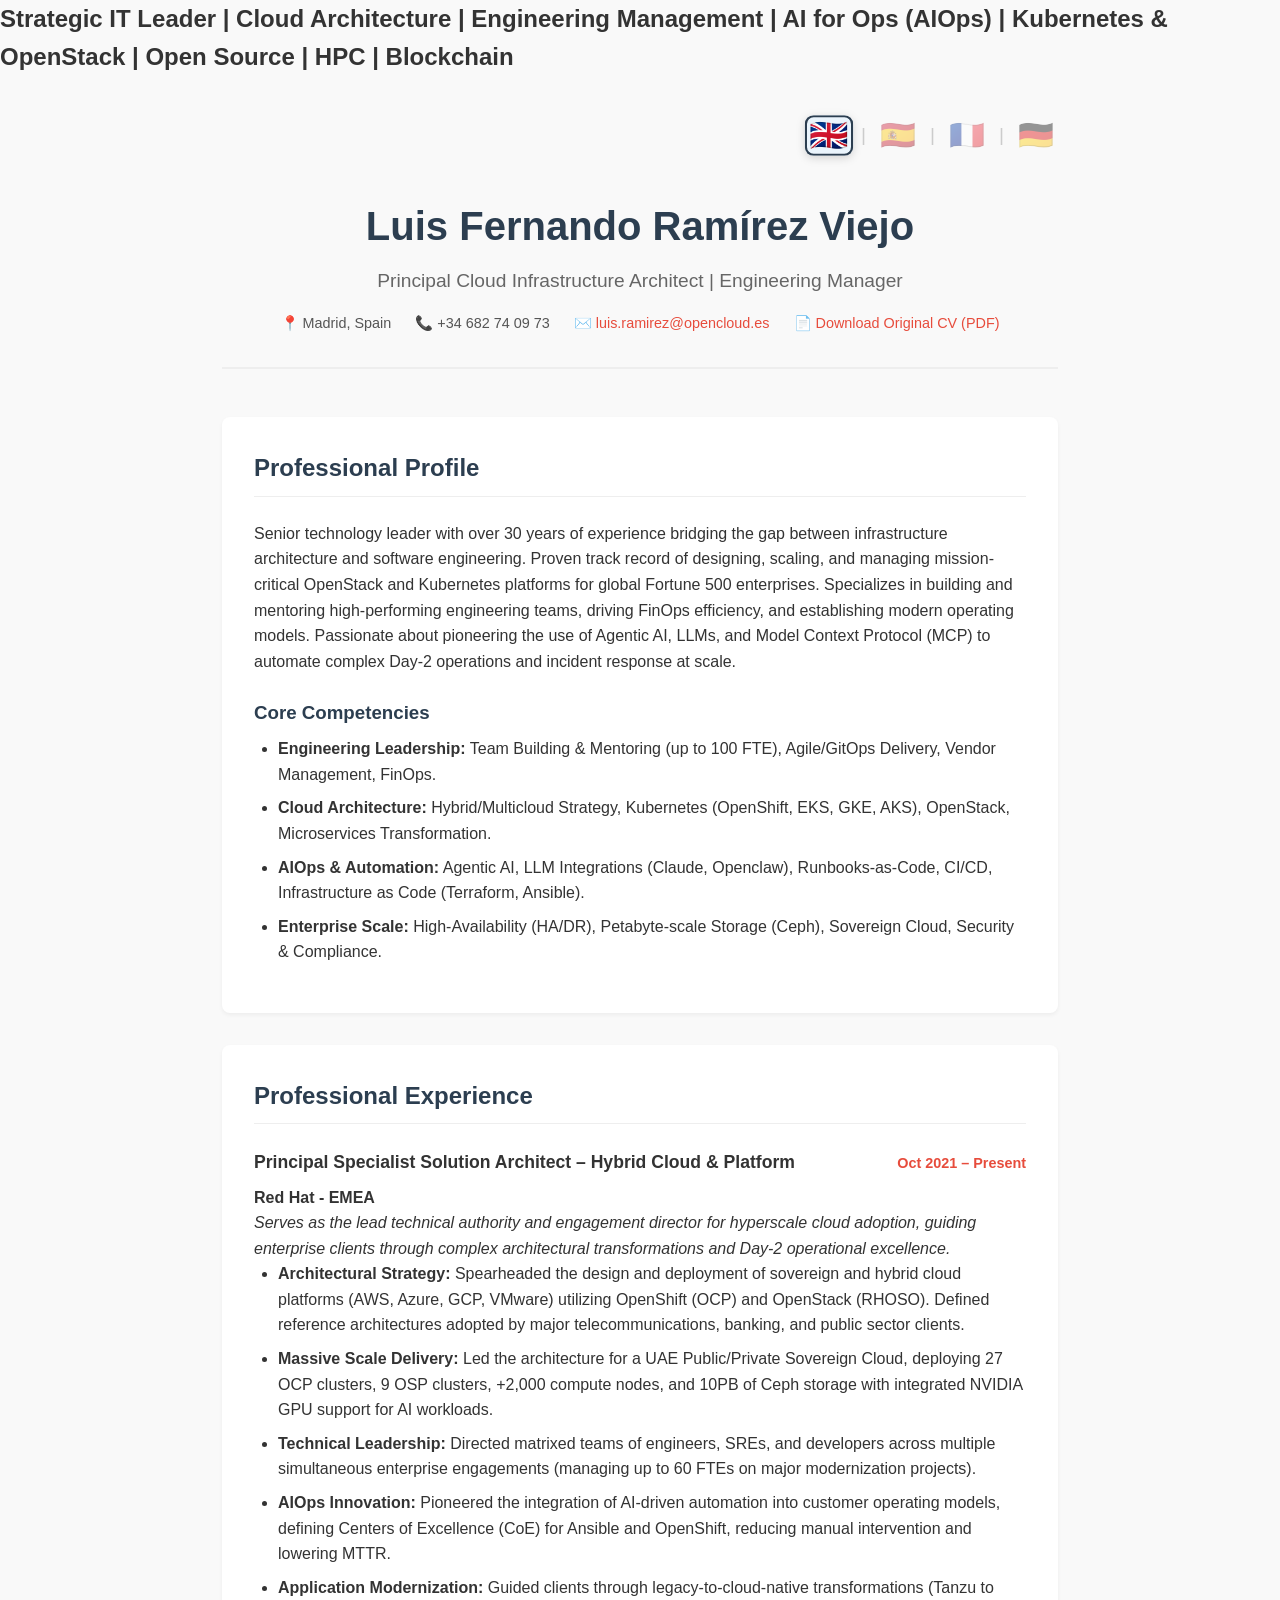
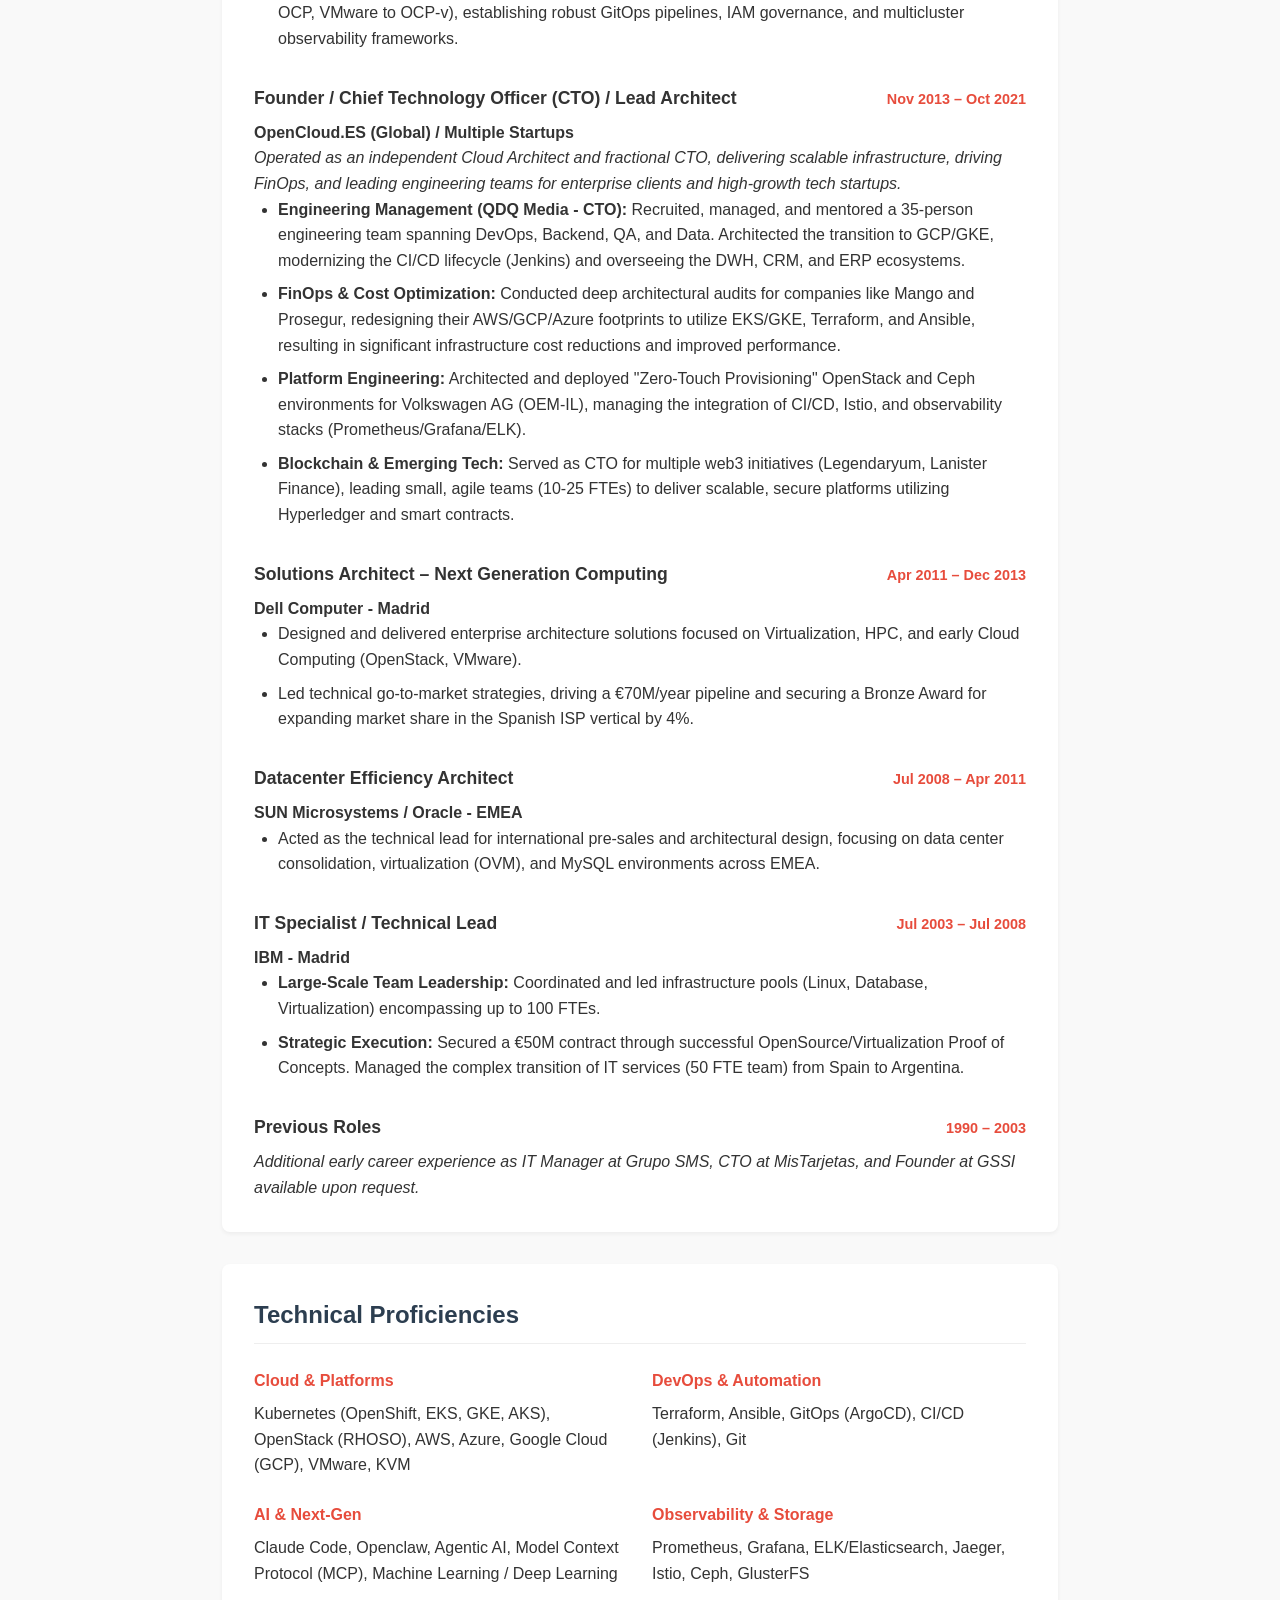
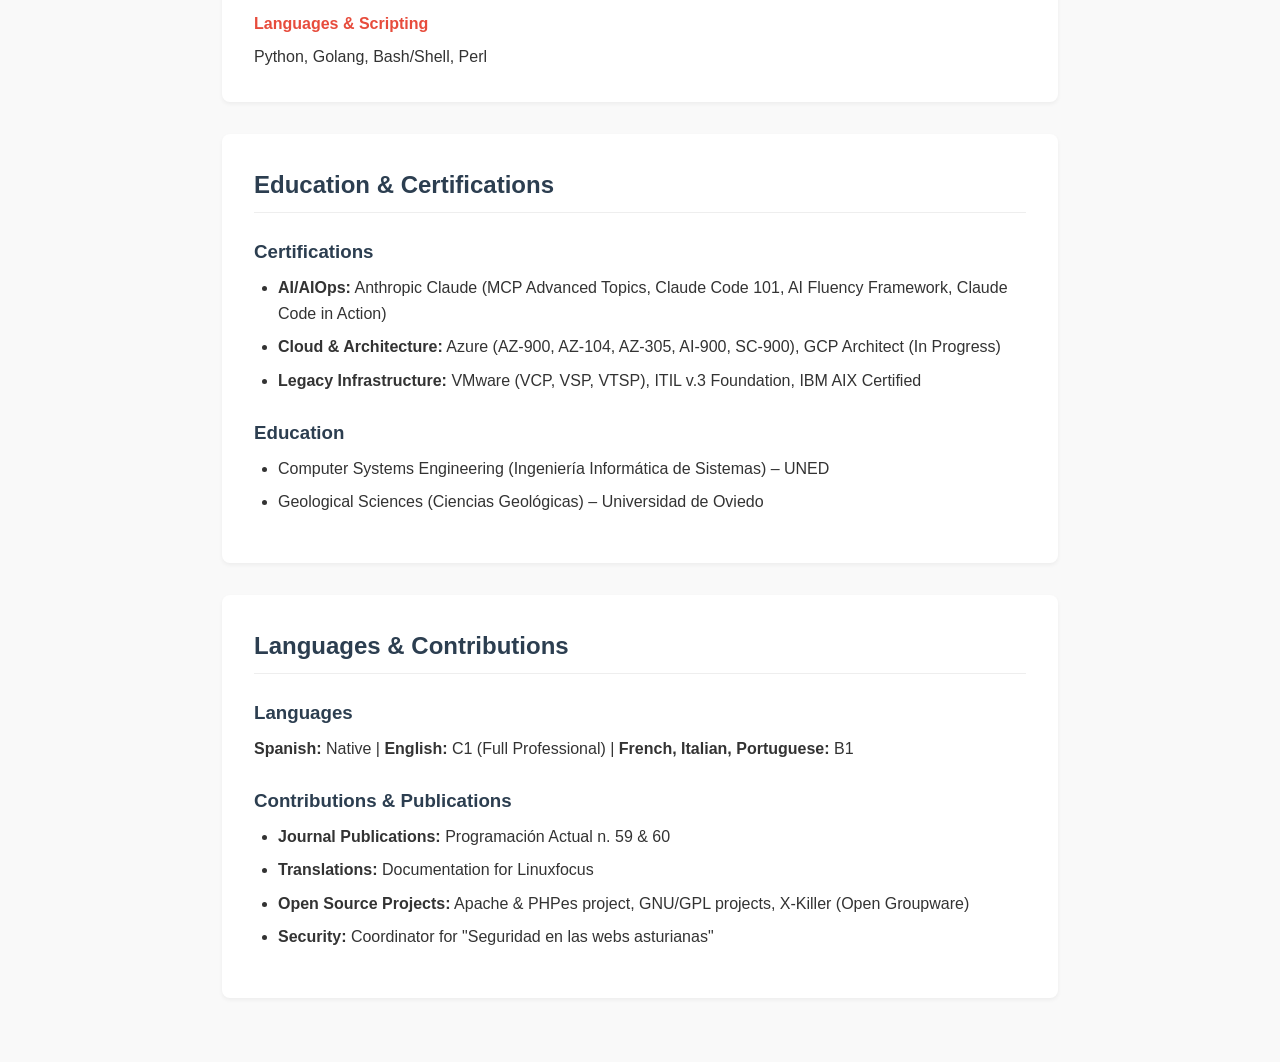
==== commit 55d2f90a: "Update title and experince yrs" ====
--- a/index.html
+++ b/index.html
@@ -4,6 +4,7 @@
     <meta charset="UTF-8">
     <meta name="viewport" content="width=device-width, initial-scale=1.0">
     <title>Luis Fernando Ramírez Viejo - Principal Cloud Infrastructure Architect | Engineering Manager</title>
+    <h2>Strategic IT Leader | Cloud Architecture | Engineering Management | AI for Ops (AIOps) | Kubernetes & OpenStack | Open Source | HPC | Blockchain</h2>
     <link rel="stylesheet" href="style.css">
 </head>
 <body>
@@ -32,8 +33,7 @@
 
         <section id="profile">
             <h2>Professional Profile</h2>
-            <p><strong>Strategic IT Leader | Cloud Architecture | Engineering Management | AI for Ops (AIOps) | Kubernetes & OpenStack</strong></p>
-            <p>Senior technology leader with over 20 years of experience bridging the gap between infrastructure architecture and software engineering. Proven track record of designing, scaling, and managing mission-critical OpenStack and Kubernetes platforms for global Fortune 500 enterprises. Specializes in building and mentoring high-performing engineering teams, driving FinOps efficiency, and establishing modern operating models. Passionate about pioneering the use of Agentic AI, LLMs, and Model Context Protocol (MCP) to automate complex Day-2 operations and incident response at scale.</p>
+            <p>Senior technology leader with over 30 years of experience bridging the gap between infrastructure architecture and software engineering. Proven track record of designing, scaling, and managing mission-critical OpenStack and Kubernetes platforms for global Fortune 500 enterprises. Specializes in building and mentoring high-performing engineering teams, driving FinOps efficiency, and establishing modern operating models. Passionate about pioneering the use of Agentic AI, LLMs, and Model Context Protocol (MCP) to automate complex Day-2 operations and incident response at scale.</p>
             
             <h3>Core Competencies</h3>
             <ul>
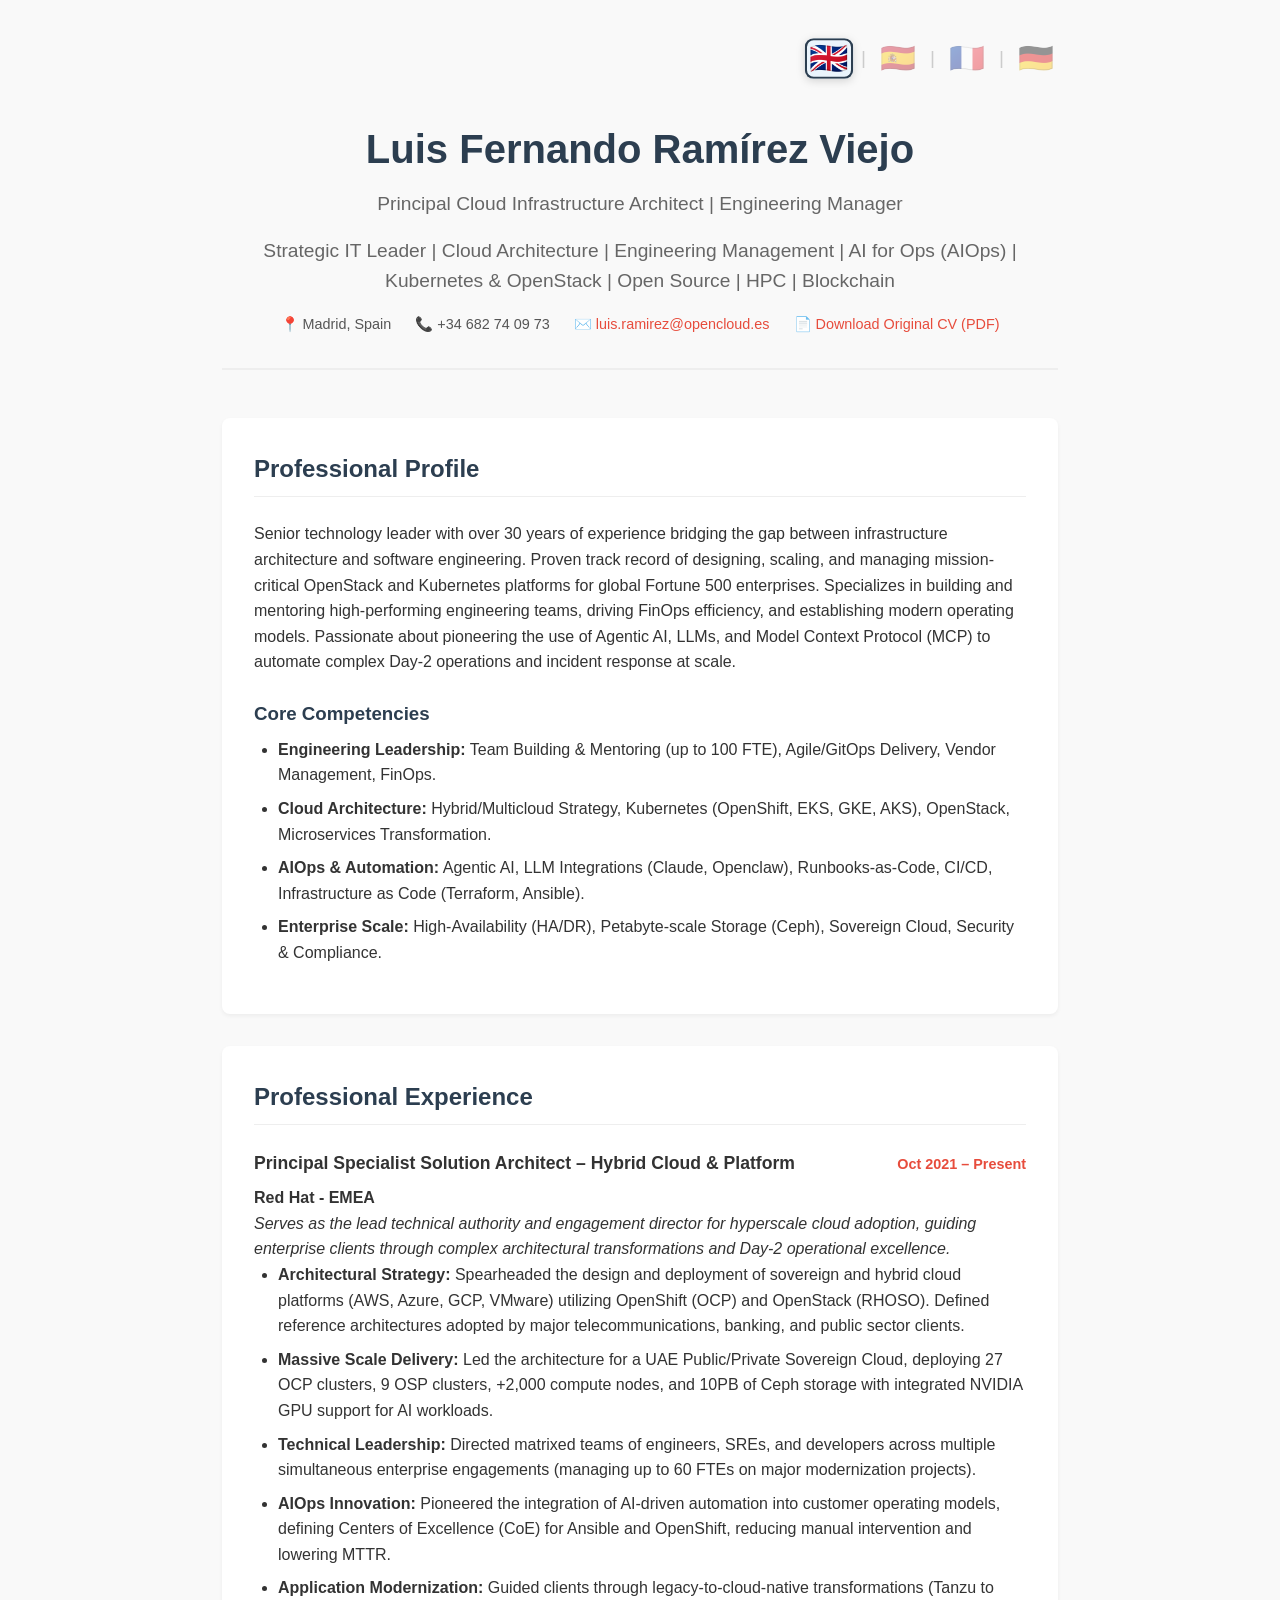
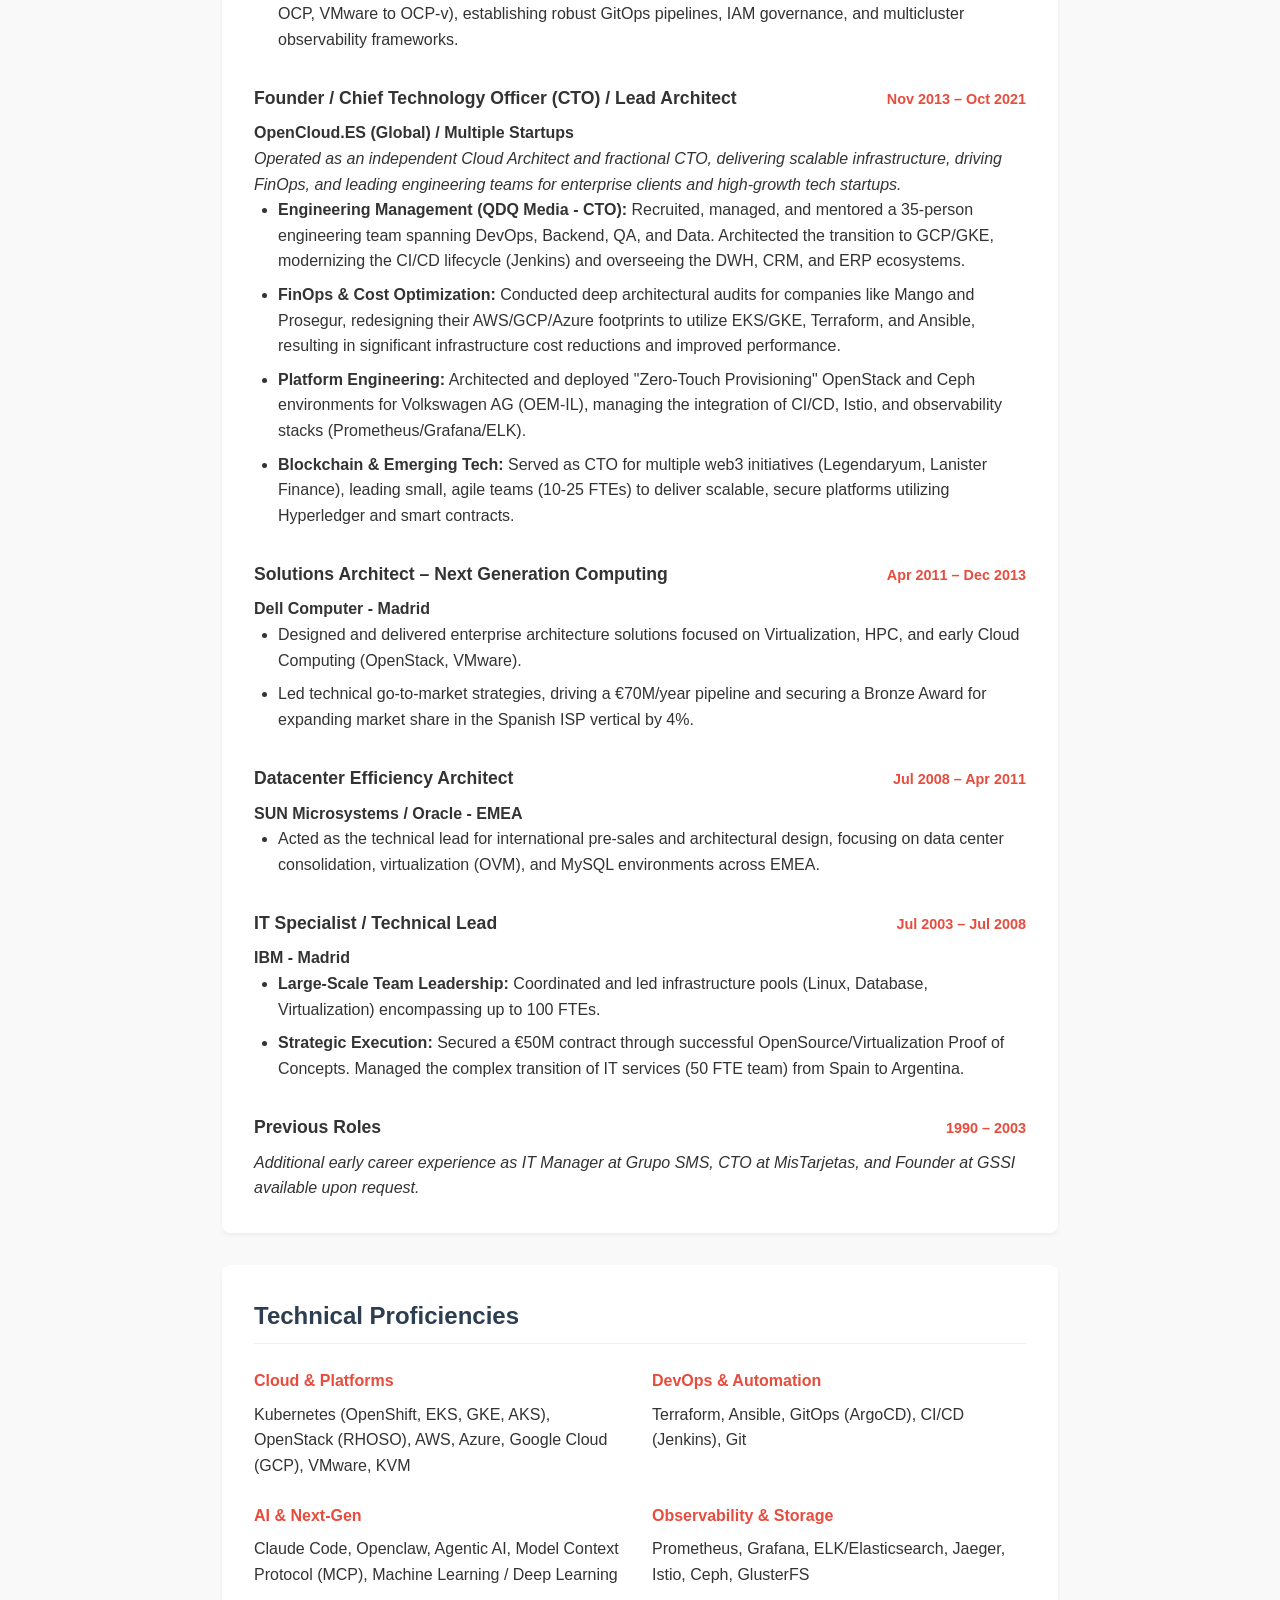
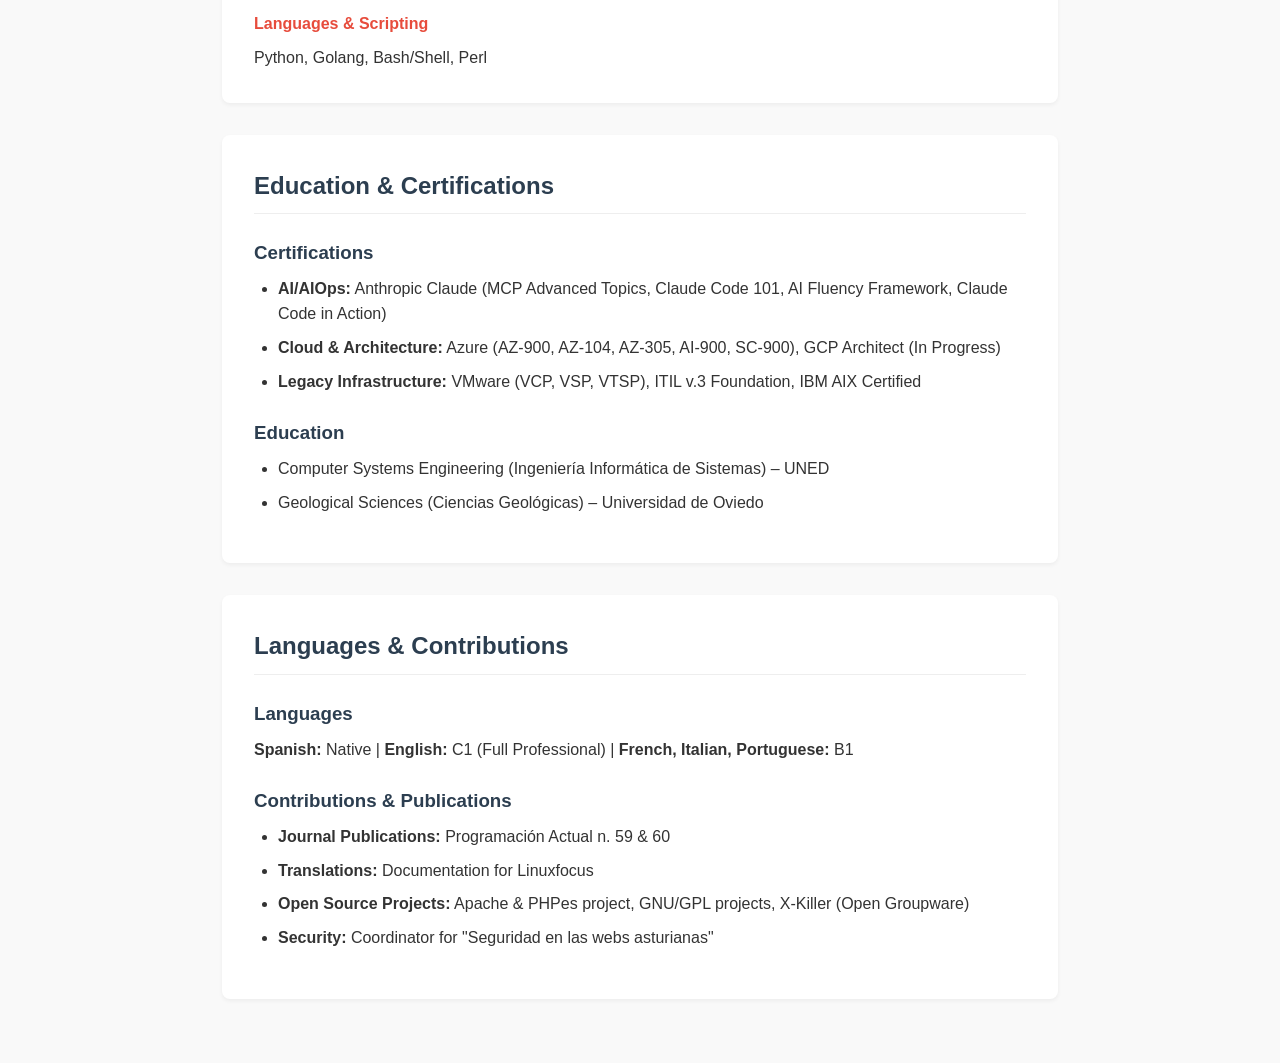
==== commit aa2e2356: "Update title and experince yrs" ====
--- a/index.html
+++ b/index.html
@@ -4,7 +4,6 @@
     <meta charset="UTF-8">
     <meta name="viewport" content="width=device-width, initial-scale=1.0">
     <title>Luis Fernando Ramírez Viejo - Principal Cloud Infrastructure Architect | Engineering Manager</title>
-    <h2>Strategic IT Leader | Cloud Architecture | Engineering Management | AI for Ops (AIOps) | Kubernetes & OpenStack | Open Source | HPC | Blockchain</h2>
     <link rel="stylesheet" href="style.css">
 </head>
 <body>
@@ -23,6 +22,7 @@
         </div>
             <h1>Luis Fernando Ramírez Viejo</h1>
             <h2>Principal Cloud Infrastructure Architect | Engineering Manager</h2>
+            <h2>Strategic IT Leader | Cloud Architecture | Engineering Management | AI for Ops (AIOps) | Kubernetes & OpenStack | Open Source | HPC | Blockchain</h2>
             <div class="contact-info">
                 <span>📍 Madrid, Spain</span>
                 <span>📞 +34 682 74 09 73</span>
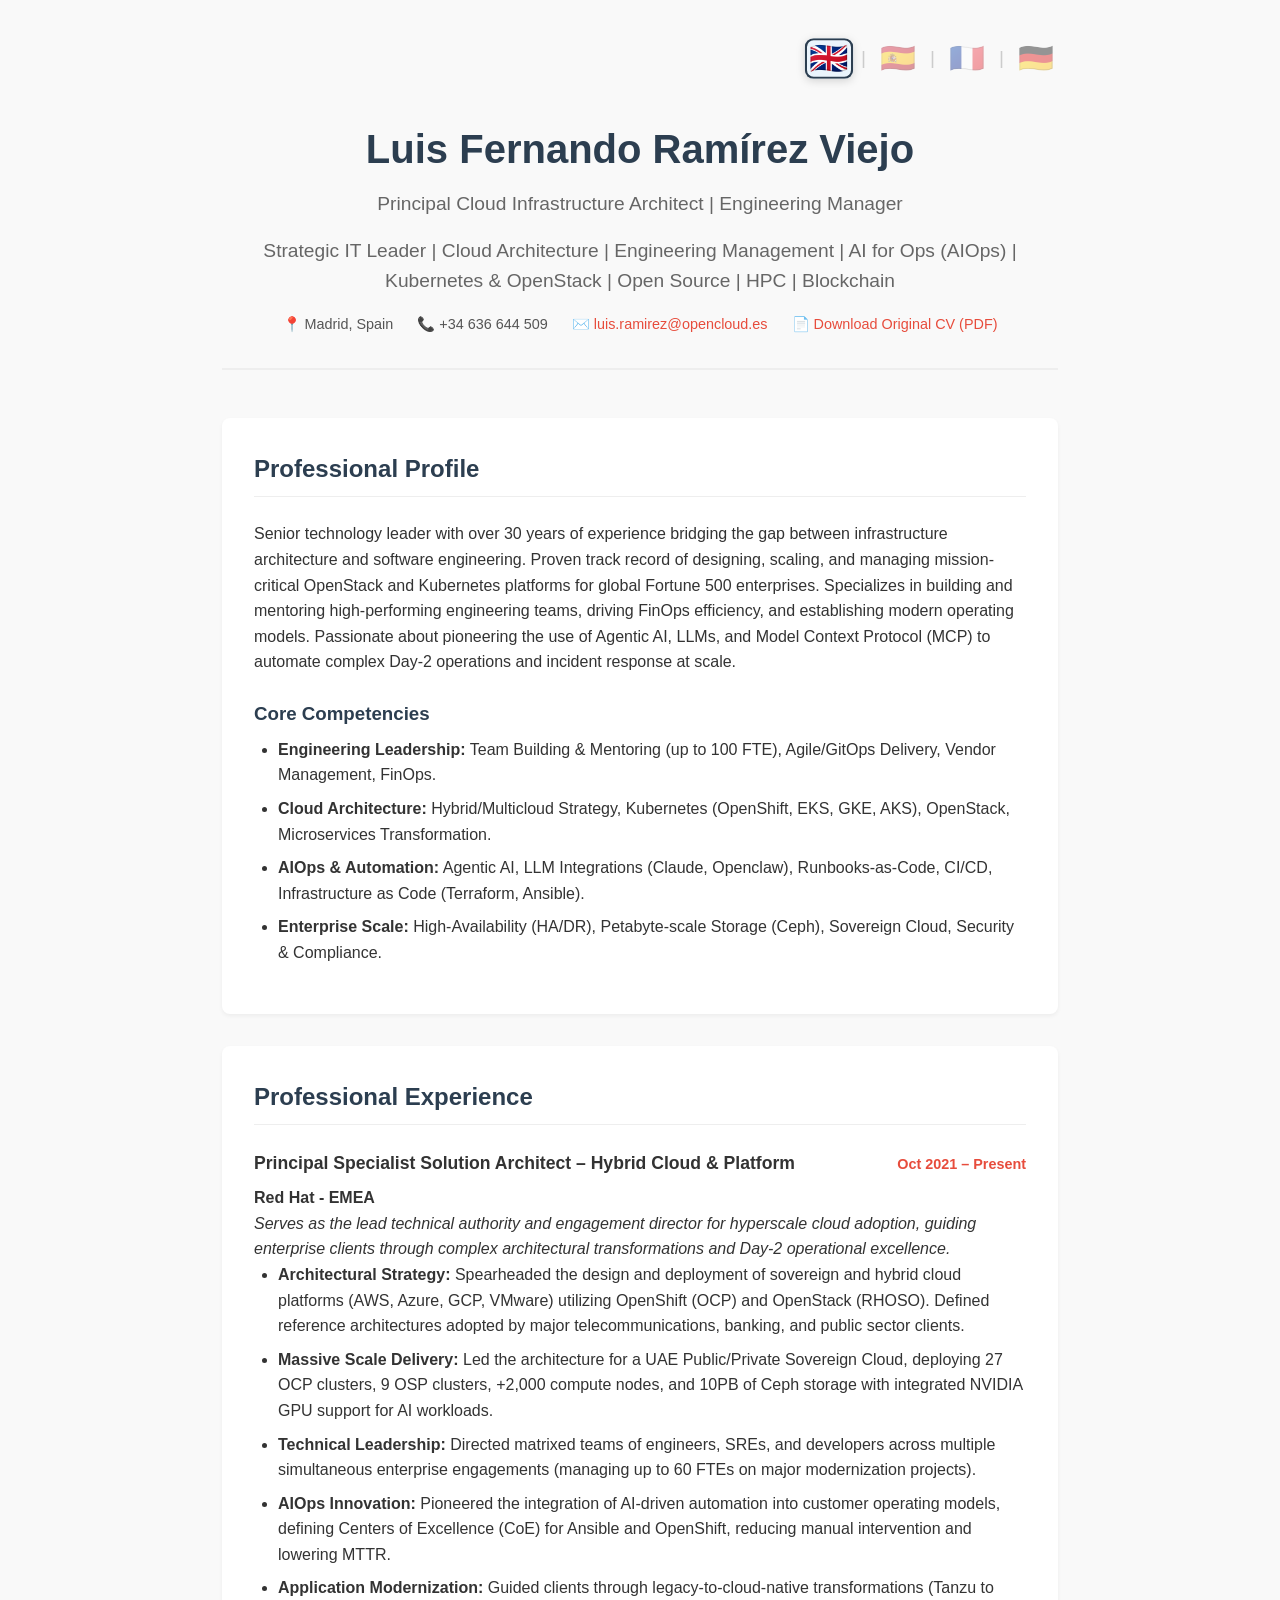
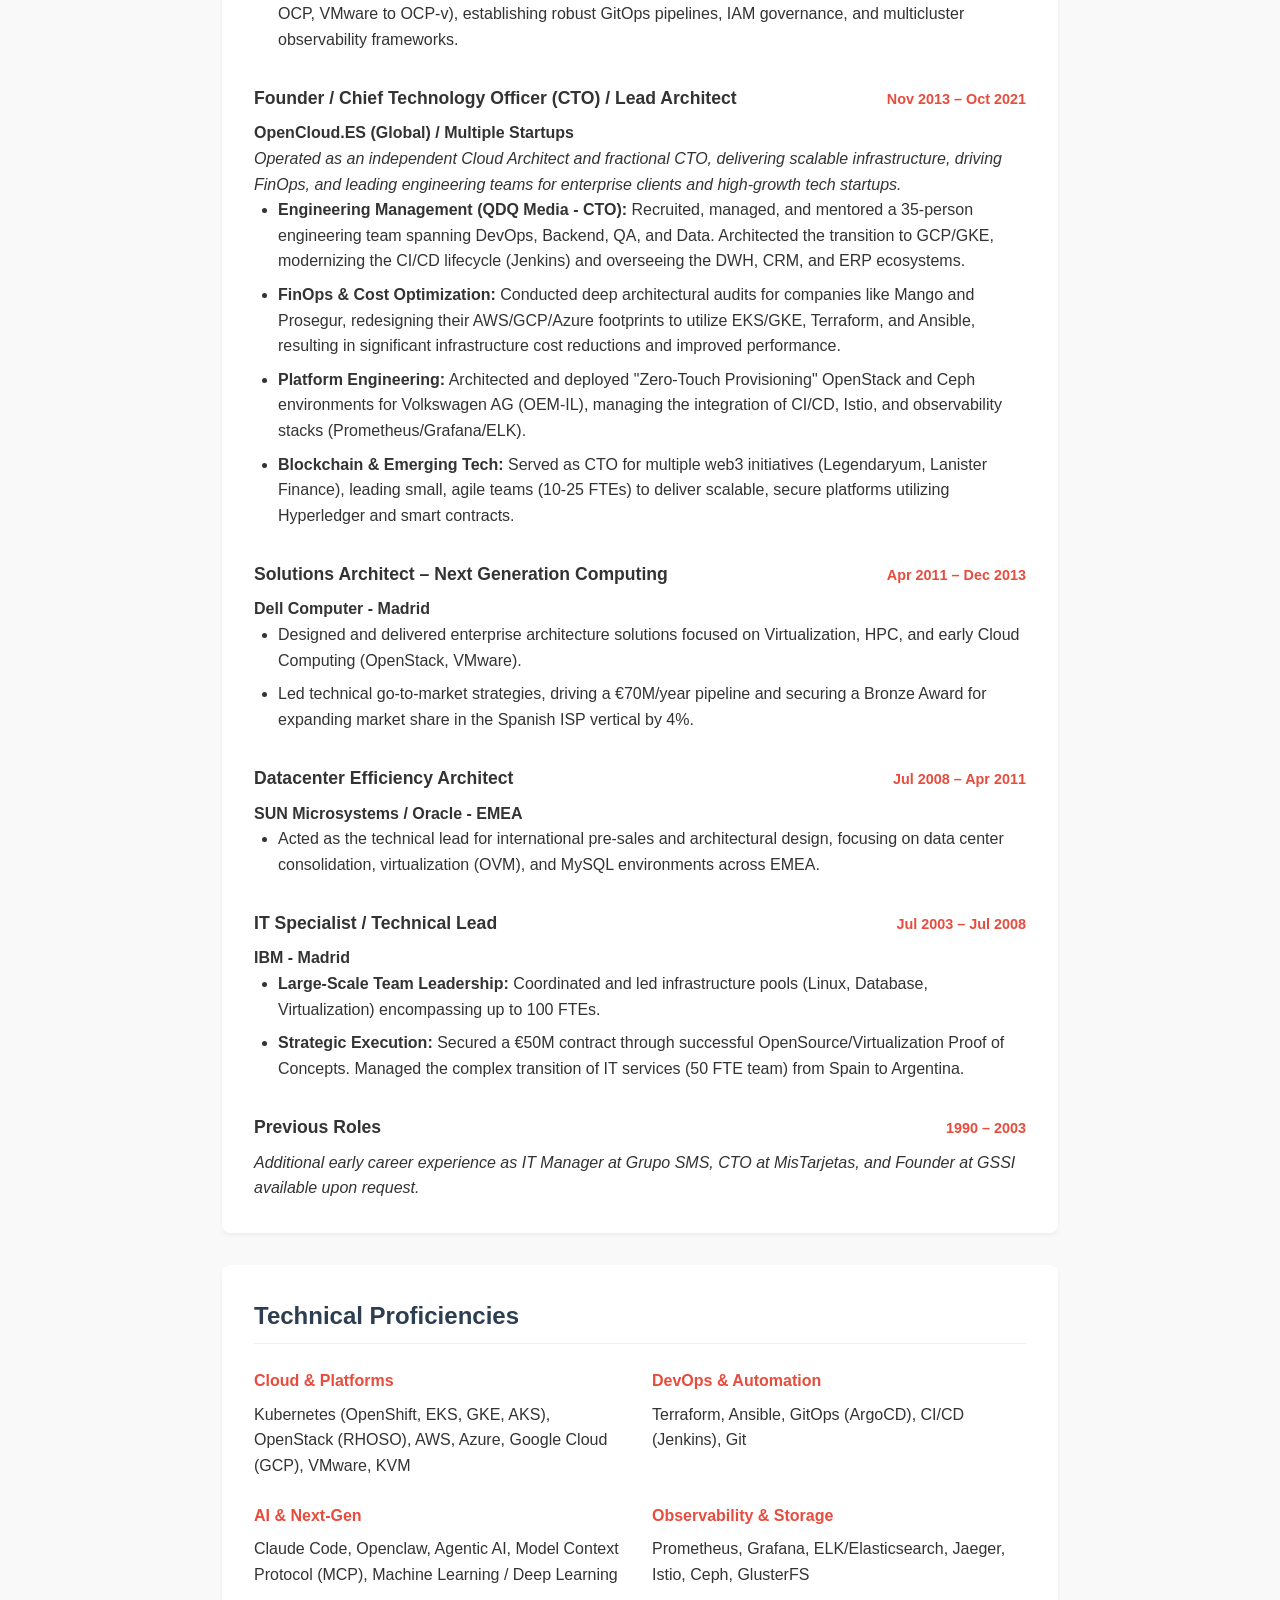
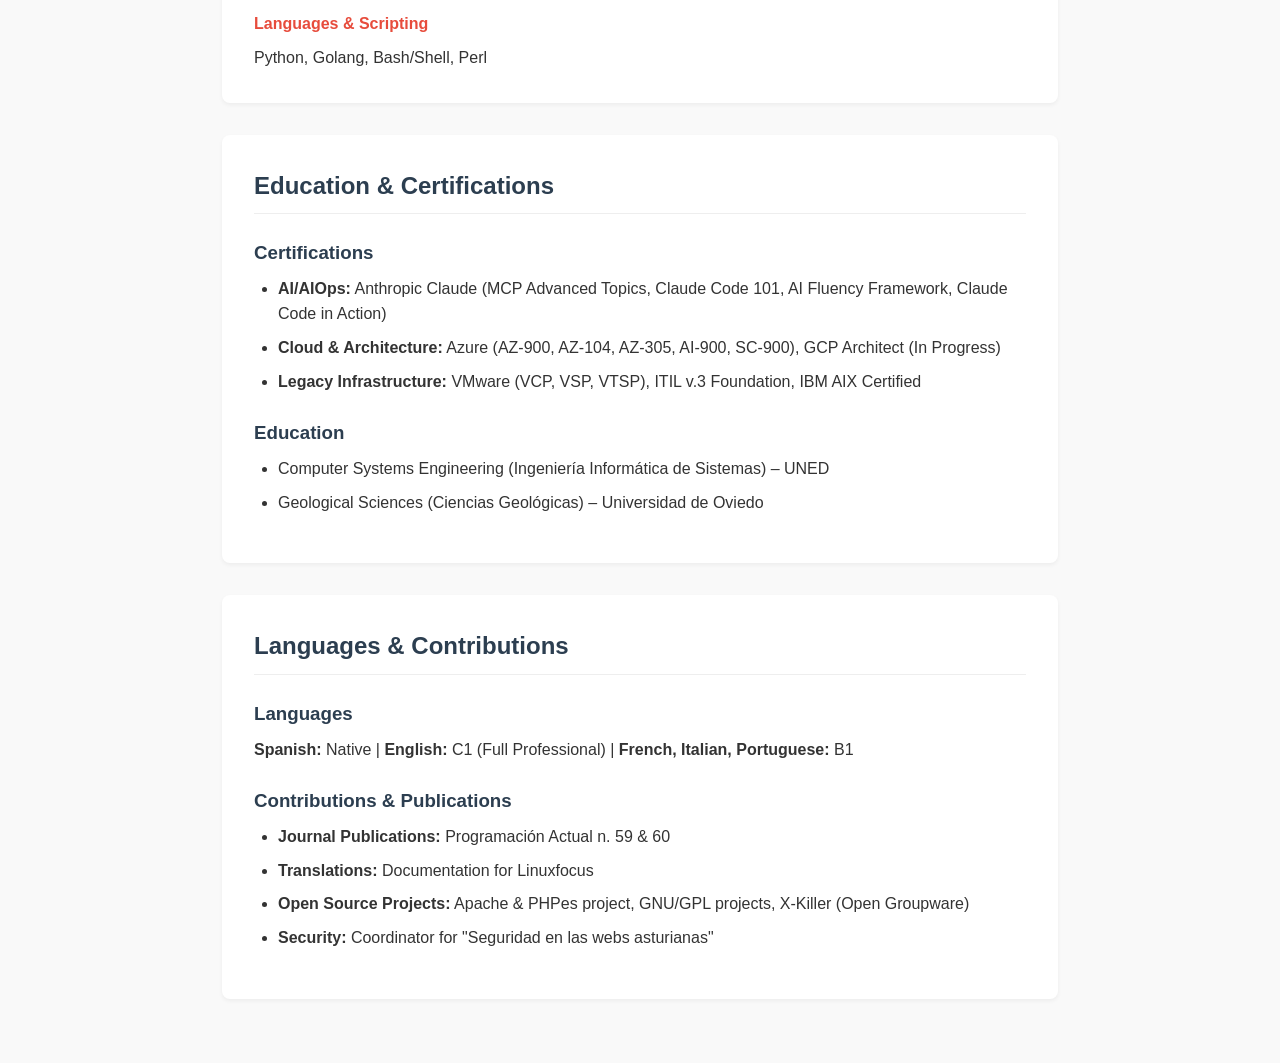
==== commit 72271d99: "Phone number update" ====
--- a/index.html
+++ b/index.html
@@ -25,7 +25,7 @@
             <h2>Strategic IT Leader | Cloud Architecture | Engineering Management | AI for Ops (AIOps) | Kubernetes & OpenStack | Open Source | HPC | Blockchain</h2>
             <div class="contact-info">
                 <span>📍 Madrid, Spain</span>
-                <span>📞 +34 682 74 09 73</span>
+                <span>📞 +34 636 644 509</span>
                 <span>✉️ <a href="mailto:luis.ramirez@opencloud.es">luis.ramirez@opencloud.es</a></span>
                 <span>📄 <a href="CVE-LRamirez-FY26-0.4-RH.pdf" target="_blank">Download Original CV (PDF)</a></span>
             </div>
